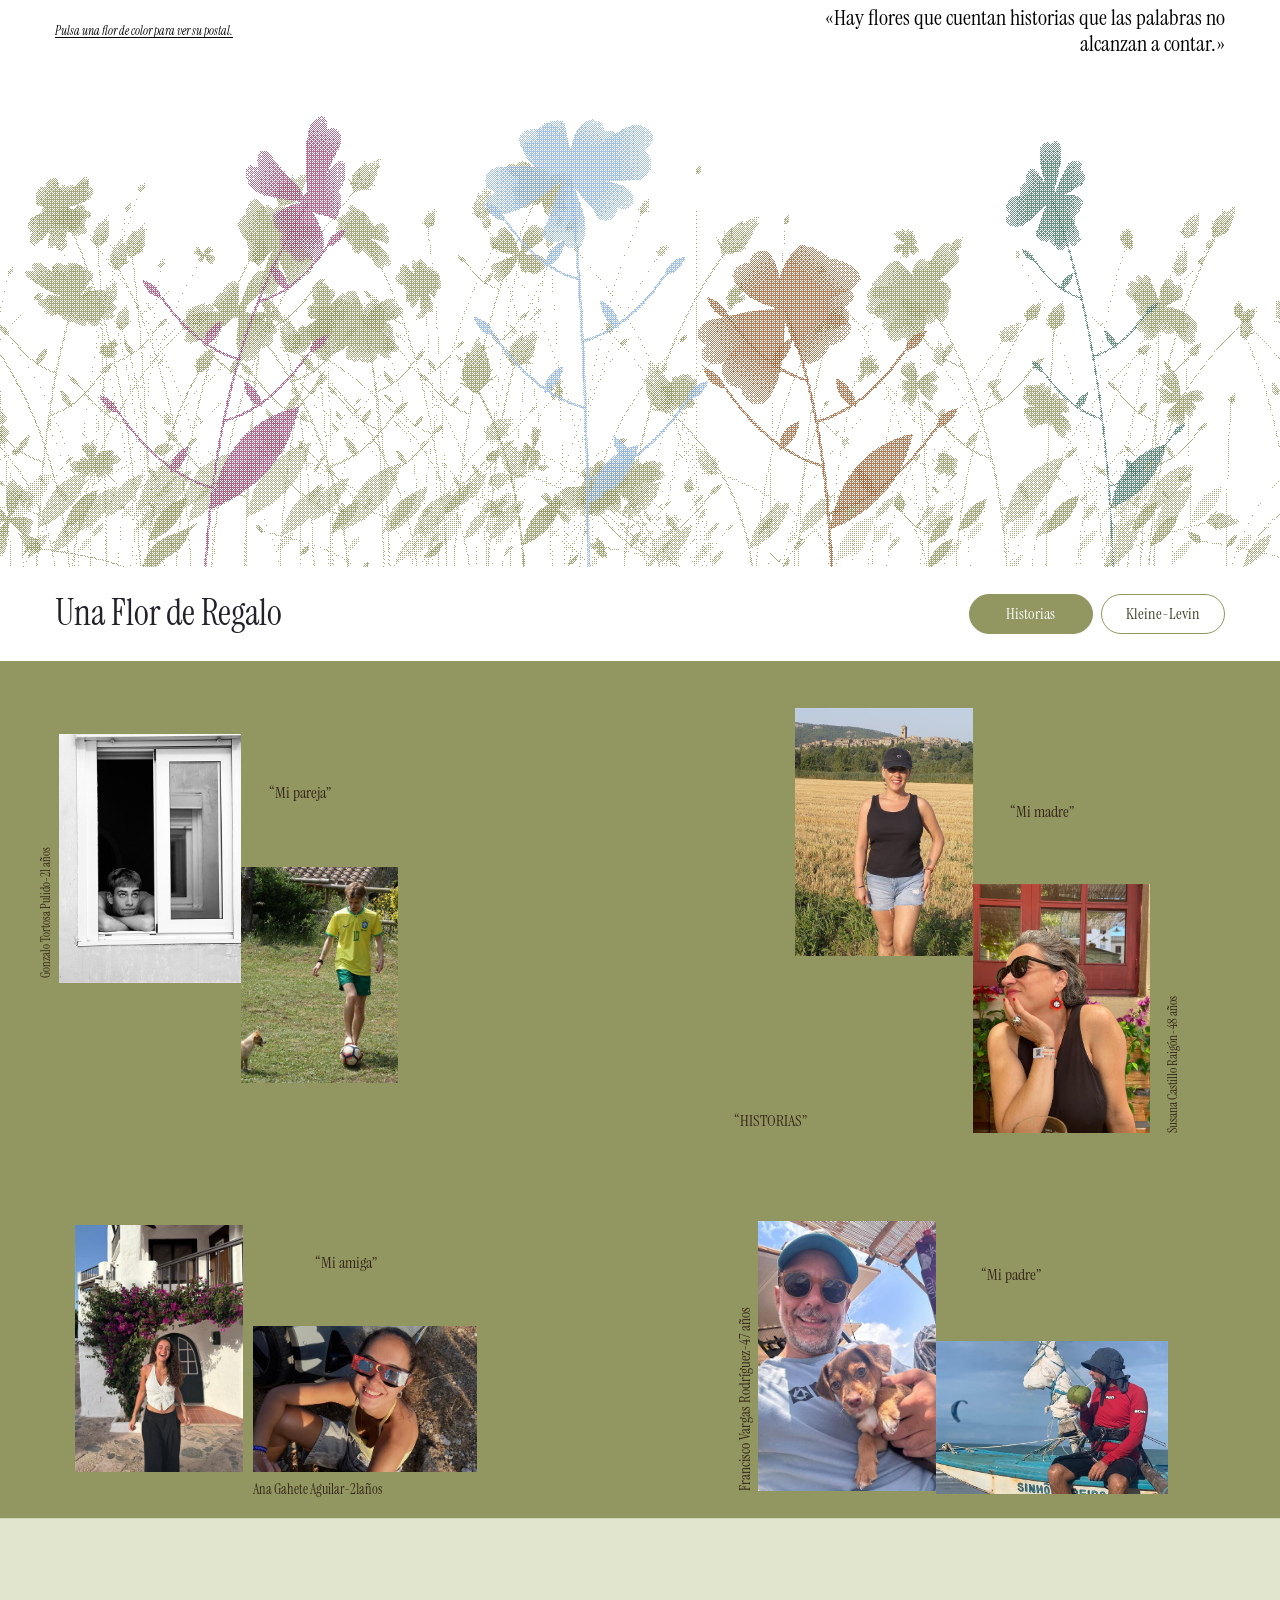
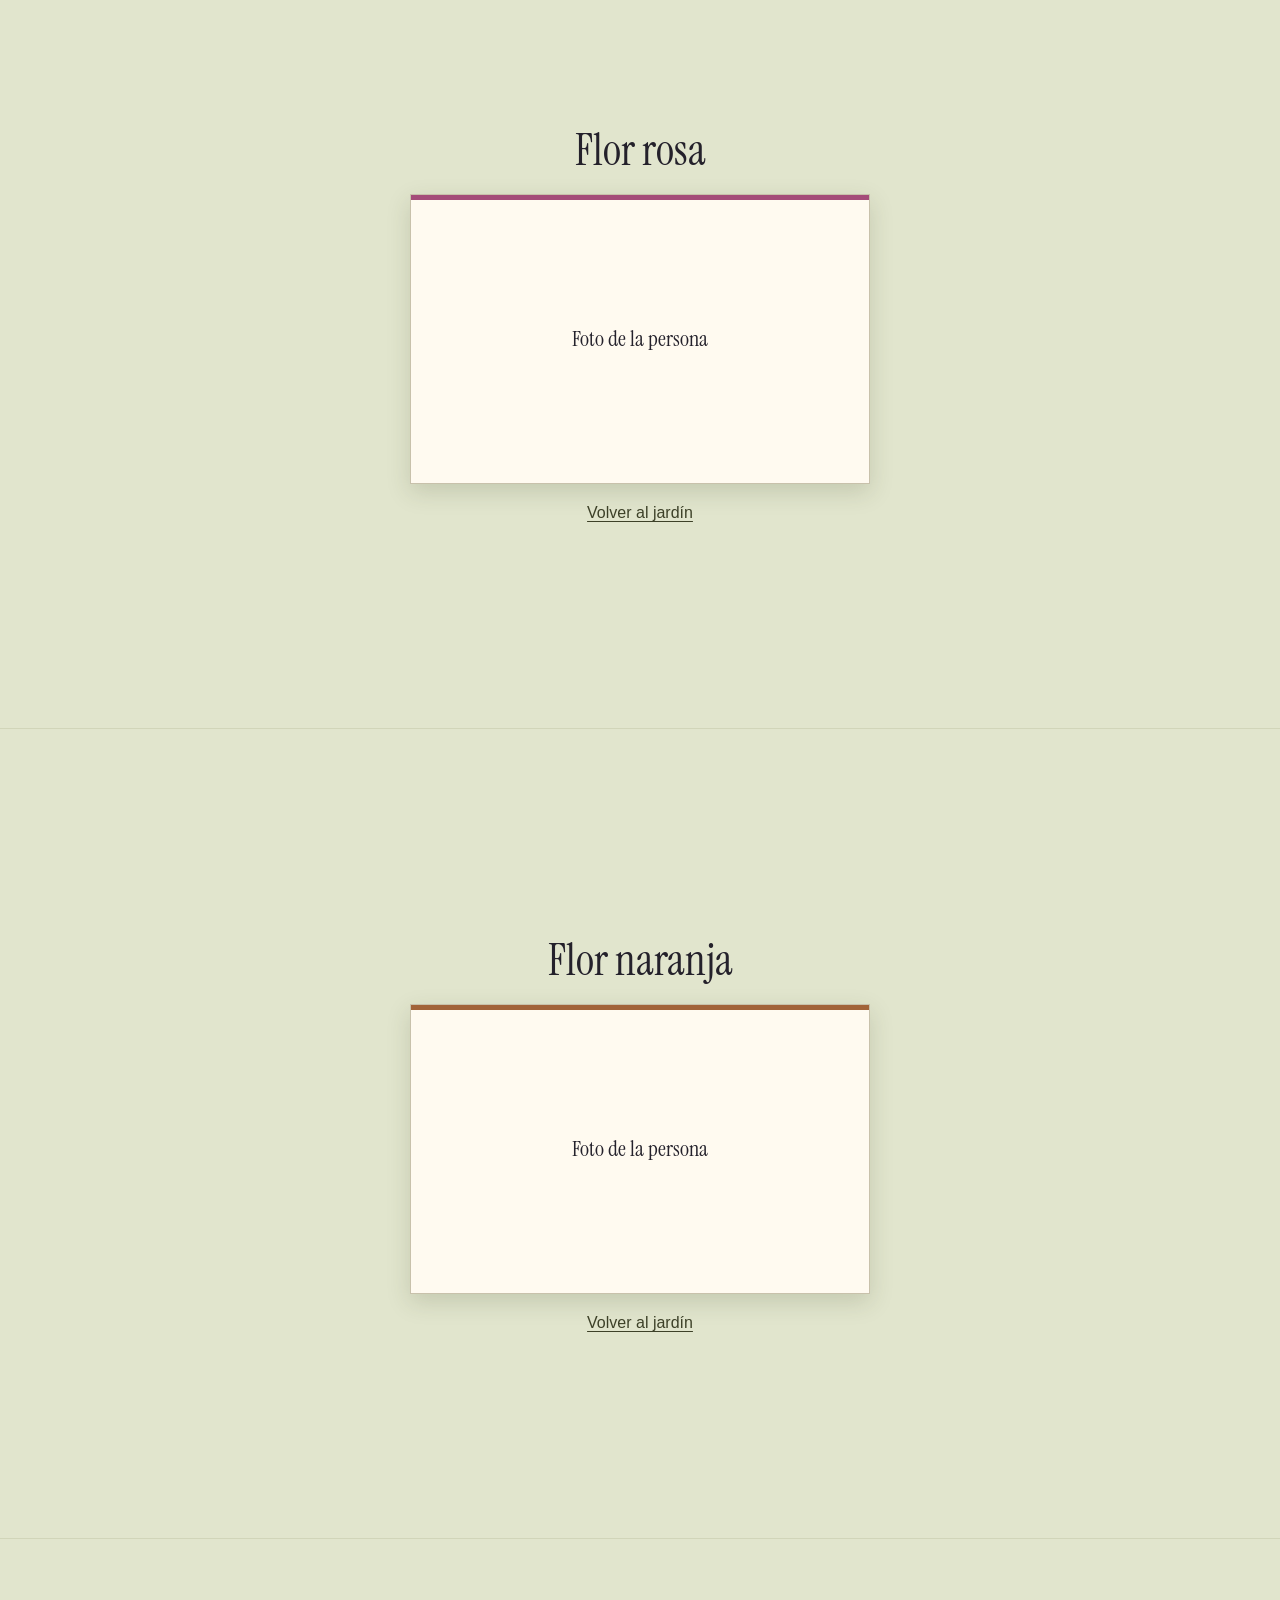
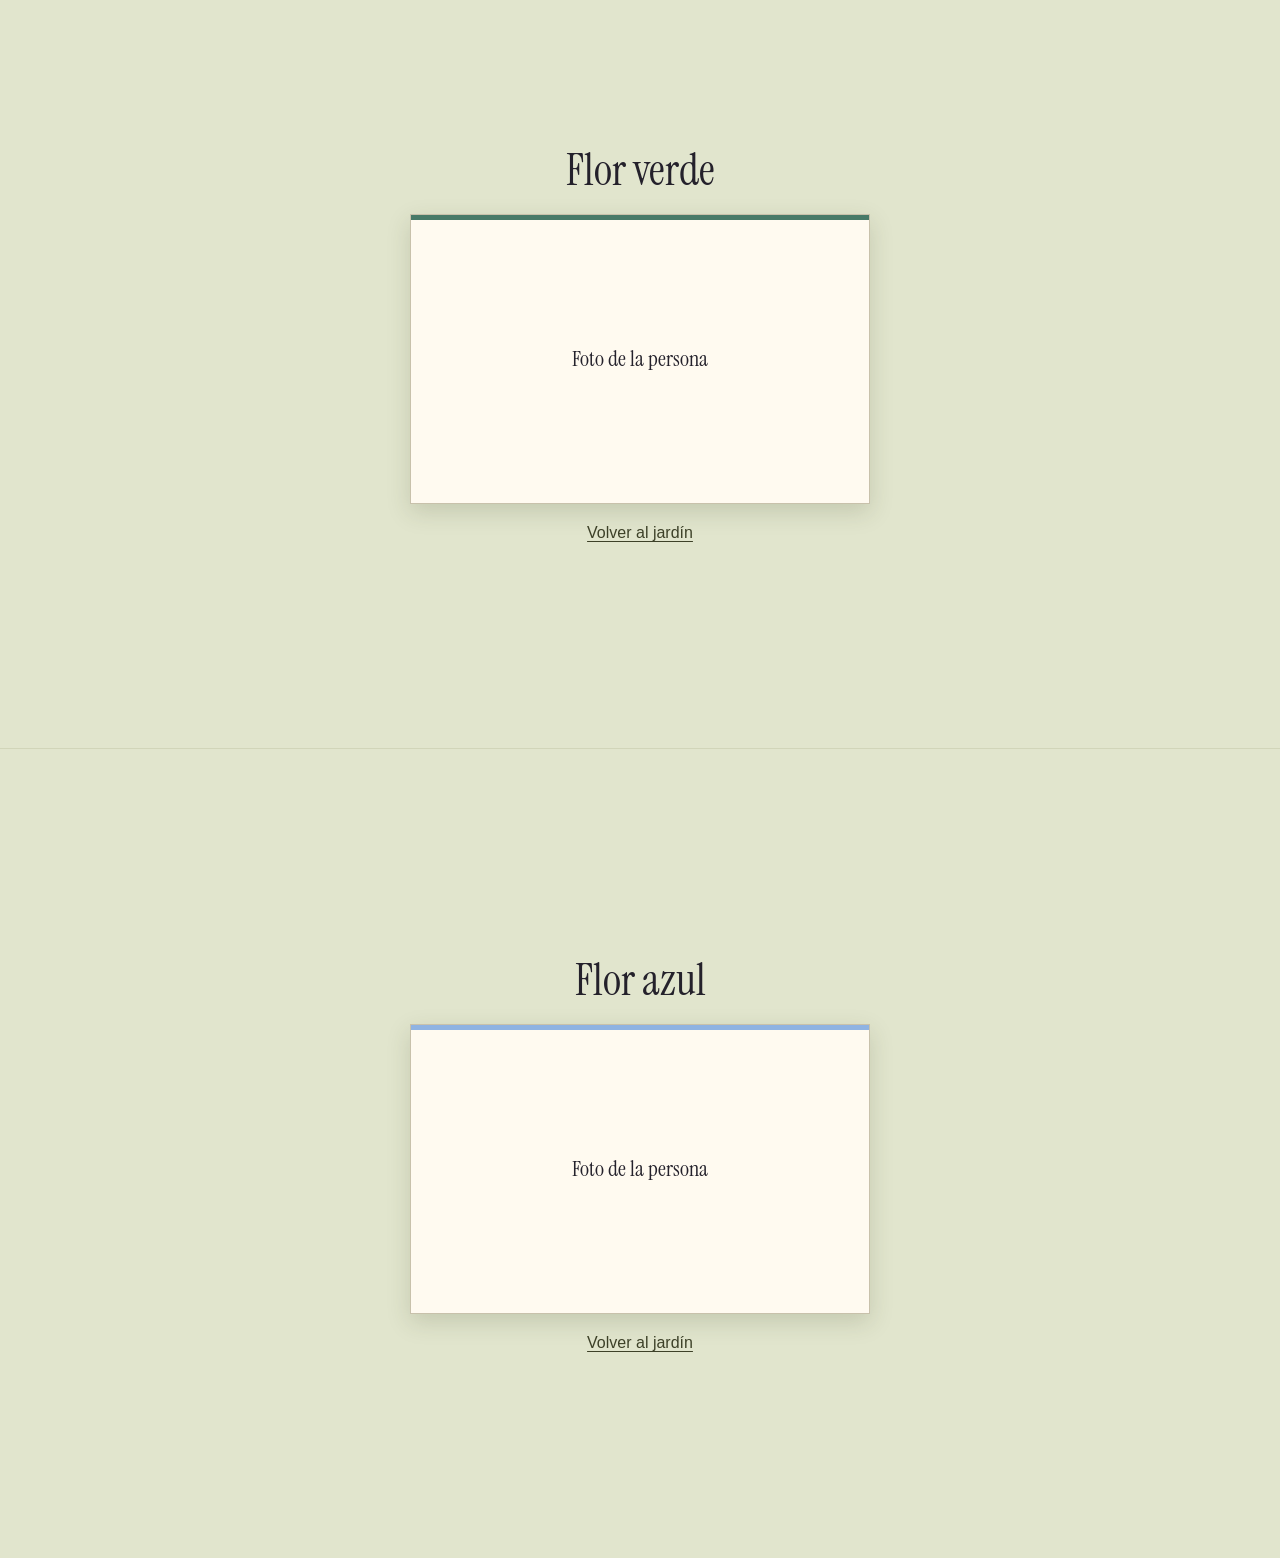
==== index.html @ 3bfbb477 "Incorporar las ocho fotos a Historias" ====
<!DOCTYPE html>
<html lang="es">
<head>
  <meta charset="UTF-8">
  <meta name="viewport" content="width=device-width, initial-scale=1">
  <title>Una Flor de Regalo</title>
  <link rel="stylesheet" href="https://fonts.googleapis.com/css2?family=Instrument+Serif:ital@0;1&amp;display=swap">
  <link rel="stylesheet" href="style.css">
</head>
<body>
  <section id="flores-jardin" class="jardin" aria-label="Jardín interactivo">
    <div class="jardin-cabecera">
      <p class="jardin-guia">Pulsa una flor de color para ver su postal.</p>
      <p class="cita-portada">«Hay flores que cuentan historias que las palabras no alcanzan a contar.»</p>
    </div>
    <div class="jardin-escena">
      <img id="jardin-estatico" src="jardin.png" alt="" width="1080" height="610">
      <canvas id="flores" aria-hidden="true"></canvas>
      <a class="flor-enlace" data-flor-enlace="rosa" href="#postal-rosa" aria-label="Ver la postal de la flor rosa" hidden></a>
      <a class="flor-enlace" data-flor-enlace="naranja" href="#postal-naranja" aria-label="Ver la postal de la flor naranja" hidden></a>
      <a class="flor-enlace" data-flor-enlace="verde" href="#postal-verde" aria-label="Ver la postal de la flor verde" hidden></a>
      <a class="flor-enlace" data-flor-enlace="azul" href="#postal-azul" aria-label="Ver la postal de la flor azul" hidden></a>
    </div>
  </section>
  <header class="portada">
    <h1>Una Flor de Regalo</h1>
    <nav class="portada-navegacion" aria-label="Explorar el proyecto">
      <a class="portada-enlace portada-enlace--flores" href="#historias">Historias</a>
      <a class="portada-enlace" href="#postal-rosa">Kleine-Levin</a>
    </nav>
  </header>
  <main id="historias">
    <section class="historias" aria-labelledby="titulo-historias">
      <div class="historias-composicion">
        <h2 id="titulo-historias">“HISTORIAS”</h2>
        <article class="historia-persona" style="--x: 3.08%; --y: 8.41%; --w: 28.05%; --h: 40.80%; --proporcion: 428 / 417">
          <h3 class="historia-vinculo" style="--x: 64.25%; --y: 14.39%; --w: 32.71%; --h: 5.76%">“Mi pareja”</h3>
          <p class="historia-nombre historia-nombre--vertical" style="--x: 0.00%; --y: 1.44%; --w: 4.67%; --h: 68.59%">Gonzalo Tortosa Pulido-21 años</p>
          <img class="historia-foto" data-foto="pareja-1" src="fotos/historias/pareja-1.jpg" alt="Retrato en blanco y negro en una ventana" loading="lazy" decoding="async" style="--x: 5.61%; --y: 0.24%; --w: 50.70%; --h: 71.22%; --encuadre: 48% 50%">
          <img class="historia-foto" data-foto="pareja-2" src="fotos/historias/pareja-2.jpg" alt="En el jardín, con un balón de fútbol y un perro" loading="lazy" decoding="async" style="--x: 56.31%; --y: 38.37%; --w: 43.69%; --h: 61.63%; --encuadre: 55% 50%">
        </article>
        <article class="historia-persona" style="--x: 62.12%; --y: 5.38%; --w: 30.93%; --h: 49.90%; --proporcion: 472 / 510">
          <h3 class="historia-vinculo" style="--x: 54.66%; --y: 22.16%; --w: 30.72%; --h: 4.71%">“Mi madre”</h3>
          <p class="historia-nombre historia-nombre--vertical" style="--x: 93.43%; --y: 43.53%; --w: 4.66%; --h: 56.08%">Susana Castillo Raigón-48 años</p>
          <img class="historia-foto" data-foto="madre-1" src="fotos/historias/madre-1.jpg" alt="De pie en un campo con el pueblo al fondo" loading="lazy" decoding="async" style="--x: 0.00%; --y: 0.20%; --w: 44.92%; --h: 58.04%; --encuadre: 55% 48%">
          <img class="historia-foto" data-foto="madre-2" src="fotos/historias/madre-2.jpg" alt="Con gafas de sol junto a una ventana roja" loading="lazy" decoding="async" style="--x: 44.92%; --y: 41.37%; --w: 44.70%; --h: 58.24%; --encuadre: 37% 42%">
        </article>
        <article class="historia-persona" style="--x: 5.77%; --y: 65.66%; --w: 31.72%; --h: 32.29%; --proporcion: 484 / 330">
          <h3 class="historia-vinculo" style="--x: 59.71%; --y: 10.30%; --w: 28.93%; --h: 7.27%">“Mi amiga”</h3>
          <p class="historia-nombre" style="--x: 44.01%; --y: 92.73%; --w: 55.17%; --h: 7.27%">Ana Gahete Aguilar-21años</p>
          <img class="historia-foto" data-foto="amiga-1" src="fotos/historias/amiga-1.jpg" alt="Sonriendo delante de una casa con buganvillas" loading="lazy" decoding="async" style="--x: 0.21%; --y: 0.30%; --w: 41.32%; --h: 89.39%; --encuadre: 50% 68%">
          <img class="historia-foto" data-foto="amiga-2" src="fotos/historias/amiga-2.jpg" alt="Con gafas de eclipse, sentada al sol" loading="lazy" decoding="async" style="--x: 44.01%; --y: 36.67%; --w: 55.17%; --h: 53.03%; --encuadre: 57% 44%">
        </article>
        <article class="historia-persona" style="--x: 57.60%; --y: 65.36%; --w: 33.68%; --h: 32.19%; --proporcion: 514 / 329">
          <h3 class="historia-vinculo" style="--x: 56.81%; --y: 16.11%; --w: 27.43%; --h: 7.29%">“Mi padre”</h3>
          <p class="historia-nombre historia-nombre--vertical" style="--x: 0.00%; --y: 0.00%; --w: 3.89%; --h: 97.87%">Francisco Vargas Rodríguez-47 años</p>
          <img class="historia-foto" data-foto="padre-1" src="fotos/historias/padre-1.jpg" alt="Sosteniendo a un cachorro" loading="lazy" decoding="async" style="--x: 4.86%; --y: 0.00%; --w: 41.25%; --h: 97.87%; --encuadre: 45% 50%">
          <img class="historia-foto" data-foto="padre-2" src="fotos/historias/padre-2.jpg" alt="Sentado en una barca con un coco" loading="lazy" decoding="async" style="--x: 46.11%; --y: 43.47%; --w: 53.89%; --h: 55.62%; --encuadre: 61% 24%">
        </article>
      </div>
    </section>
    <section class="dedicatoria" id="postal-rosa" aria-labelledby="titulo-rosa" style="--flor-color: #a44c79">
      <h2 id="titulo-rosa">Flor rosa</h2>
      <button type="button" class="postal-giro" data-postal-giro aria-pressed="false" aria-label="Voltear la postal" aria-describedby="foto-rosa">
        <span class="postal-giro-interior">
          <span class="postal-cara postal-anverso" id="foto-rosa">Foto de la persona</span>
          <span class="postal-cara postal-reverso" id="dedicatoria-rosa" aria-hidden="true">Dedicatoria pendiente</span>
        </span>
      </button>
      <a class="dedicatoria-volver" href="#flores-jardin">Volver al jardín</a>
    </section>
    <section class="dedicatoria" id="postal-naranja" aria-labelledby="titulo-naranja" style="--flor-color: #a16339">
      <h2 id="titulo-naranja">Flor naranja</h2>
      <button type="button" class="postal-giro" data-postal-giro aria-pressed="false" aria-label="Voltear la postal" aria-describedby="foto-naranja">
        <span class="postal-giro-interior">
          <span class="postal-cara postal-anverso" id="foto-naranja">Foto de la persona</span>
          <span class="postal-cara postal-reverso" id="dedicatoria-naranja" aria-hidden="true">Dedicatoria pendiente</span>
        </span>
      </button>
      <a class="dedicatoria-volver" href="#flores-jardin">Volver al jardín</a>
    </section>
    <section class="dedicatoria" id="postal-verde" aria-labelledby="titulo-verde" style="--flor-color: #487a68">
      <h2 id="titulo-verde">Flor verde</h2>
      <button type="button" class="postal-giro" data-postal-giro aria-pressed="false" aria-label="Voltear la postal" aria-describedby="foto-verde">
        <span class="postal-giro-interior">
          <span class="postal-cara postal-anverso" id="foto-verde">Foto de la persona</span>
          <span class="postal-cara postal-reverso" id="dedicatoria-verde" aria-hidden="true">Dedicatoria pendiente</span>
        </span>
      </button>
      <a class="dedicatoria-volver" href="#flores-jardin">Volver al jardín</a>
    </section>
    <section class="dedicatoria" id="postal-azul" aria-labelledby="titulo-azul" style="--flor-color: #8fb3e2">
      <h2 id="titulo-azul">Flor azul</h2>
      <button type="button" class="postal-giro" data-postal-giro aria-pressed="false" aria-label="Voltear la postal" aria-describedby="foto-azul">
        <span class="postal-giro-interior">
          <span class="postal-cara postal-anverso" id="foto-azul">Foto de la persona</span>
          <span class="postal-cara postal-reverso" id="dedicatoria-azul" aria-hidden="true">Dedicatoria pendiente</span>
        </span>
      </button>
      <a class="dedicatoria-volver" href="#flores-jardin">Volver al jardín</a>
    </section>
  </main>

  <!-- El JavaScript va al final, cuando la página ya está cargada -->
  <script src="script.js"></script>
</body>
</html>
---- style.css ----
html {
  background: #f6f6f0;
}

body {
  --alto-marco: min(100svh, 1024px);
  max-width: 1440px;
  margin: 0 auto;
  font-family: sans-serif;
  background-color: rgb(255, 249, 221);
}

.portada {
  display: flex;
  flex-wrap: wrap;
  align-items: baseline;
  justify-content: space-between;
  gap: 12px 32px;
  background: white;
  padding: clamp(18px, 3vh, 34px) clamp(22px, 4.3vw, 72px);
}

.portada h1 {
  margin: 0;
  color: #24212b;
  font-family: "Instrument Serif", "Bodoni 72", "Bodoni MT", Georgia, serif;
  font-size: 36px;
  font-weight: 400;
  line-height: 1.06;
}

.portada-navegacion {
  display: flex;
  flex-wrap: wrap;
  gap: 8px;
  align-self: flex-end;
  justify-content: flex-end;
}

.portada-enlace {
  box-sizing: border-box;
  display: inline-flex;
  min-width: 124px;
  min-height: 40px;
  align-items: center;
  justify-content: center;
  padding: 7px 16px;
  border: 1px solid #929661;
  border-radius: 999px;
  color: #3d4128;
  font-family: "Instrument Serif", Georgia, serif;
  font-size: 16px;
  line-height: 1.2;
  text-decoration: none;
}

.portada-enlace--flores {
  background-color: #929661;
  color: #fff;
}

.portada-enlace:hover {
  text-decoration: underline;
  text-underline-offset: 3px;
}

.portada-enlace:focus-visible {
  outline: 2px solid #3d4128;
  outline-offset: 3px;
}

@media (max-width: 540px) {
  .portada {
    flex-direction: column;
    align-items: flex-start;
  }
}


.jardin {
  display: grid;
  grid-template-rows: auto minmax(0, 1fr);
  height: calc(var(--alto-marco) * .63);
  background: white;
}

.jardin-cabecera {
  display: flex;
  flex-wrap: wrap;
  align-items: center;
  justify-content: space-between;
  gap: 3px 20px;
  padding: 5px clamp(16px, 4.3vw, 72px);
}

.jardin-guia,
.cita-portada {
  margin: 0;
  color: #000;
  font: 400 clamp(13px, 1.5vw, 16px)/1.2 "Instrument Serif", Georgia, serif;
}

.jardin-guia {
  font-size: 12px;
  font-style: italic;
  text-decoration: underline;
  text-underline-offset: 2px;
}

.cita-portada {
  font-size: clamp(16px, 1.8vw, 22px);
  max-width: 42ch;
  margin-left: auto;
  text-align: right;
}

.jardin-escena {
  position: relative;
  min-height: 0;
  overflow: hidden;
}

#flores {
  display: block;
  width: 100%;
  height: 100%;
}

#jardin-estatico {
  position: absolute;
  inset: 0 0 auto;
  display: block;
  width: 100%;
  height: 100%;
  object-fit: fill;
}

#jardin-estatico[hidden] {
  display: none;
}
#flores,
#jardin-estatico {
  image-rendering: pixelated;
}

.flor-enlace {
  position: absolute;
  z-index: 2;
  border-radius: 50%;
  transform: translate(-50%, -50%);
}

.flor-enlace:focus-visible,
.postal-giro:focus-visible {
  outline: 2px solid #3d4128;
  outline-offset: 4px;
}

.dedicatoria {
  display: grid;
  align-content: center;
  justify-items: center;
  gap: 20px;
  box-sizing: border-box;
  min-height: calc(var(--alto-marco) * .90);
  padding: 40px 20px;
  background: #e1e5cd;
  border-top: 1px solid #d1d5b9;
}

.dedicatoria h2 {
  margin: 0;
  color: #24212b;
  font: 400 clamp(28px, 5vw, 44px)/1.1 "Instrument Serif", Georgia, serif;
}

.postal-giro {
  cursor: pointer;
  width: min(100%, 460px);
  padding: 0;
  border: 0;
  background: transparent;
  perspective: 1000px;
  color: #24212b;
  font: 400 22px/1.3 "Instrument Serif", Georgia, serif;
}

.postal-giro-interior {
  display: grid;
  min-height: clamp(180px, 40vw, 290px);
  transition: transform 620ms ease;
  transform-style: preserve-3d;
}

.postal-giro[aria-pressed="true"] .postal-giro-interior {
  transform: rotateY(180deg);
}

.postal-cara {
  display: grid;
  grid-area: 1 / 1;
  place-items: center;
  padding: 24px;
  border: 1px solid #c8c1ab;
  background: #fffaf0;
  box-shadow: 0 8px 22px #3a40252b;
  backface-visibility: hidden;
}

.postal-anverso {
  box-shadow: inset 0 5px var(--flor-color), 0 8px 22px #3a40252b;
}

.postal-reverso {
  transform: rotateY(180deg);
}

.dedicatoria-volver {
  color: #3d4128;
  text-underline-offset: 3px;
}

@media (prefers-reduced-motion: no-preference) {
  html {
    scroll-behavior: smooth;
  }
}

@media (prefers-reduced-motion: reduce) {
  .postal-giro-interior {
    transition: none;
  }
}

.historias {
  background: #929661;
  color: #352617;
  font: 400 clamp(12px, 1.25vw, 18px)/1.2 "Instrument Serif", Georgia, serif;
}

.historias-composicion {
  position: relative;
  aspect-ratio: 1526 / 1022;
}

.historias-composicion h2 {
  position: absolute;
  top: 52.5%;
  left: 57.4%;
  z-index: 1;
  margin: 0;
  font: inherit;
}

.historia-persona,
.historia-vinculo,
.historia-nombre,
.historia-foto {
  position: absolute;
  top: var(--y);
  left: var(--x);
  margin: 0;
}

.historia-persona,
.historia-foto {
  width: var(--w);
  height: var(--h);
}

.historia-persona {
  container-type: inline-size;
}

.historia-vinculo,
.historia-nombre {
  font: inherit;
  white-space: nowrap;
}

.historia-nombre {
  inline-size: var(--w);
  font-size: min(3.4cqw, 18px);
  overflow: hidden;
  text-overflow: ellipsis;
}

.historia-nombre--vertical {
  width: var(--w);
  height: var(--h);
  writing-mode: vertical-rl;
  inline-size: var(--h);
  transform: rotate(180deg);
}

.historia-foto {
  background-color: #e1e5cd;
  display: block;
  object-fit: cover;
  object-position: var(--encuadre, center);
  transition: transform 220ms ease;
}

@media (hover: hover) {
  .historia-foto:hover {
    z-index: 2;
    transform: scale(1.055);
  }
}

@media (max-width: 660px) {
  .historias {
    font-size: clamp(11px, 3.25vw, 16px);
  }

  .historias-composicion {
    display: grid;
    gap: 26px;
    padding: 26px 17px;
    aspect-ratio: auto;
  }

  .historias-composicion h2 {
    position: static;
    justify-self: center;
  }

  .historia-persona {
    position: relative;
    inset: auto;
    width: min(100%, 440px);
    height: auto;
    justify-self: center;
    aspect-ratio: var(--proporcion);
  }
}

@media (prefers-reduced-motion: reduce) {
  .historia-foto {
    transition: none;
  }
}
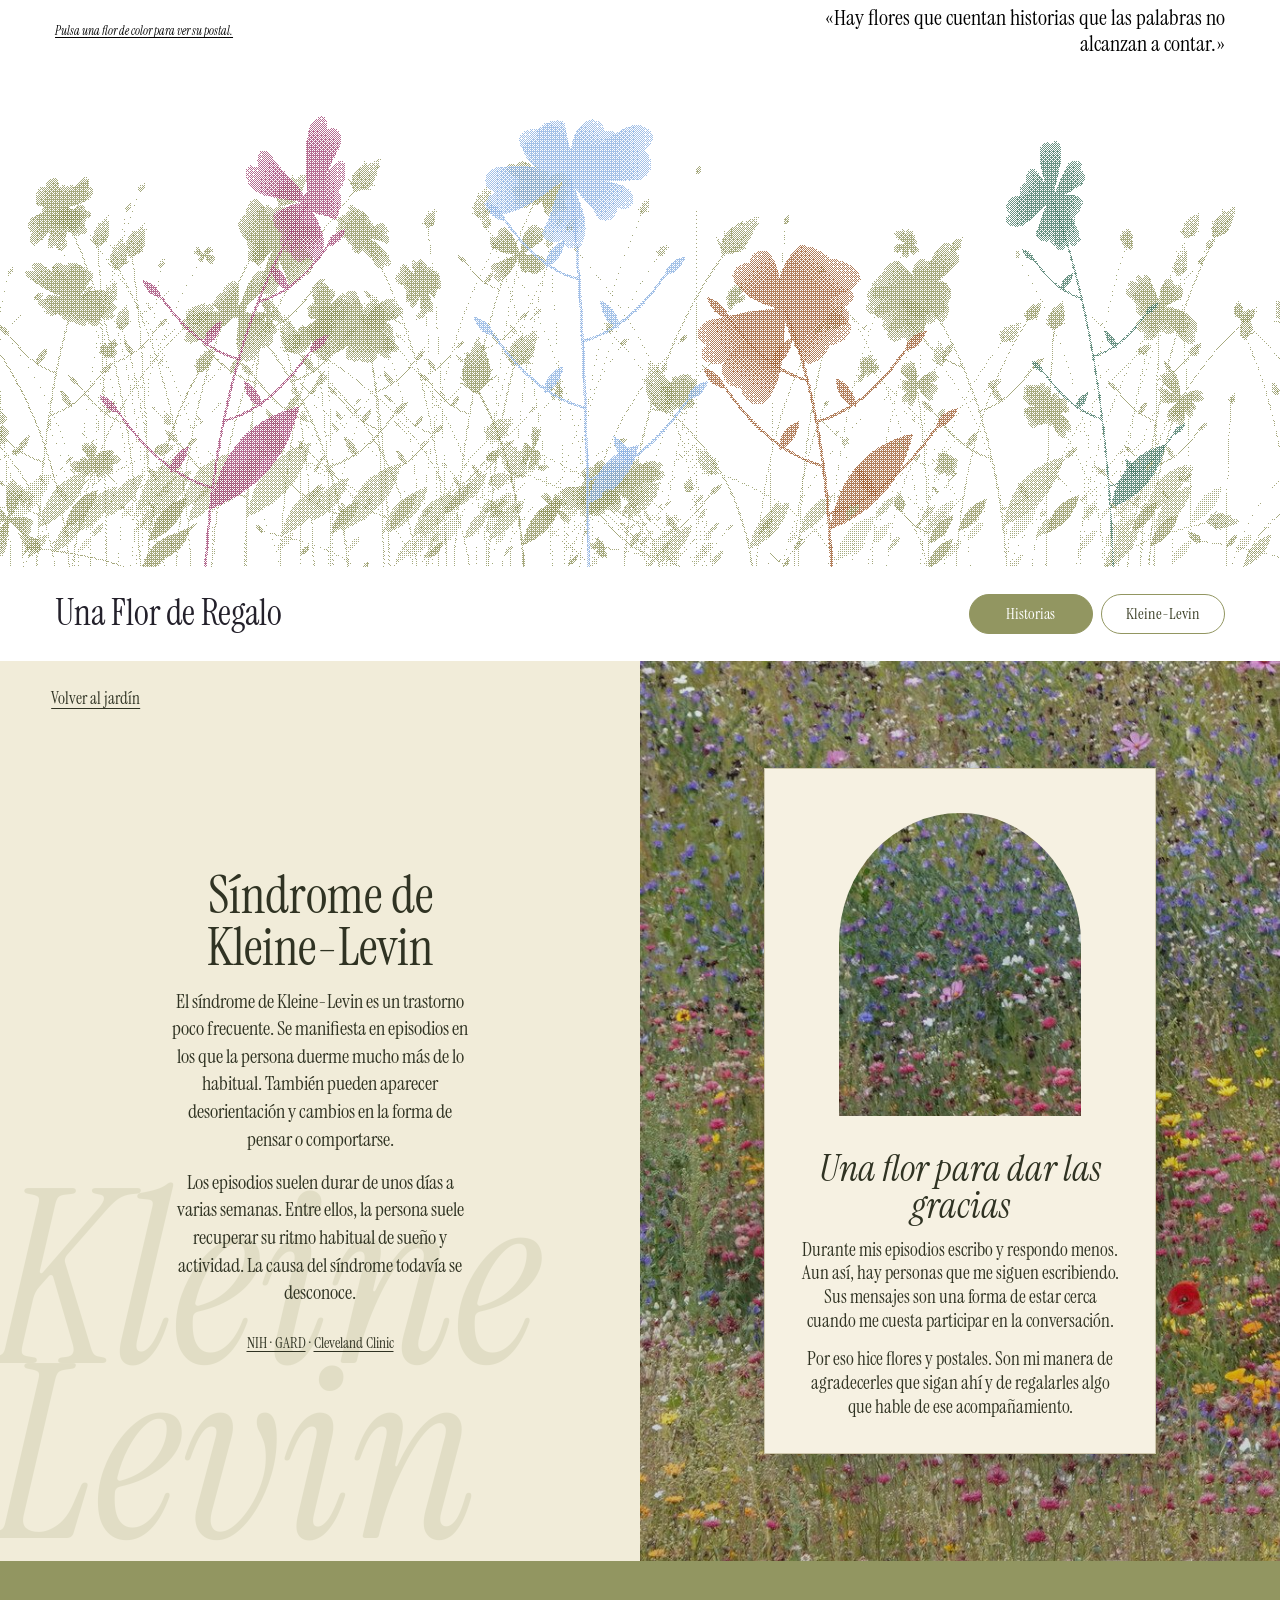
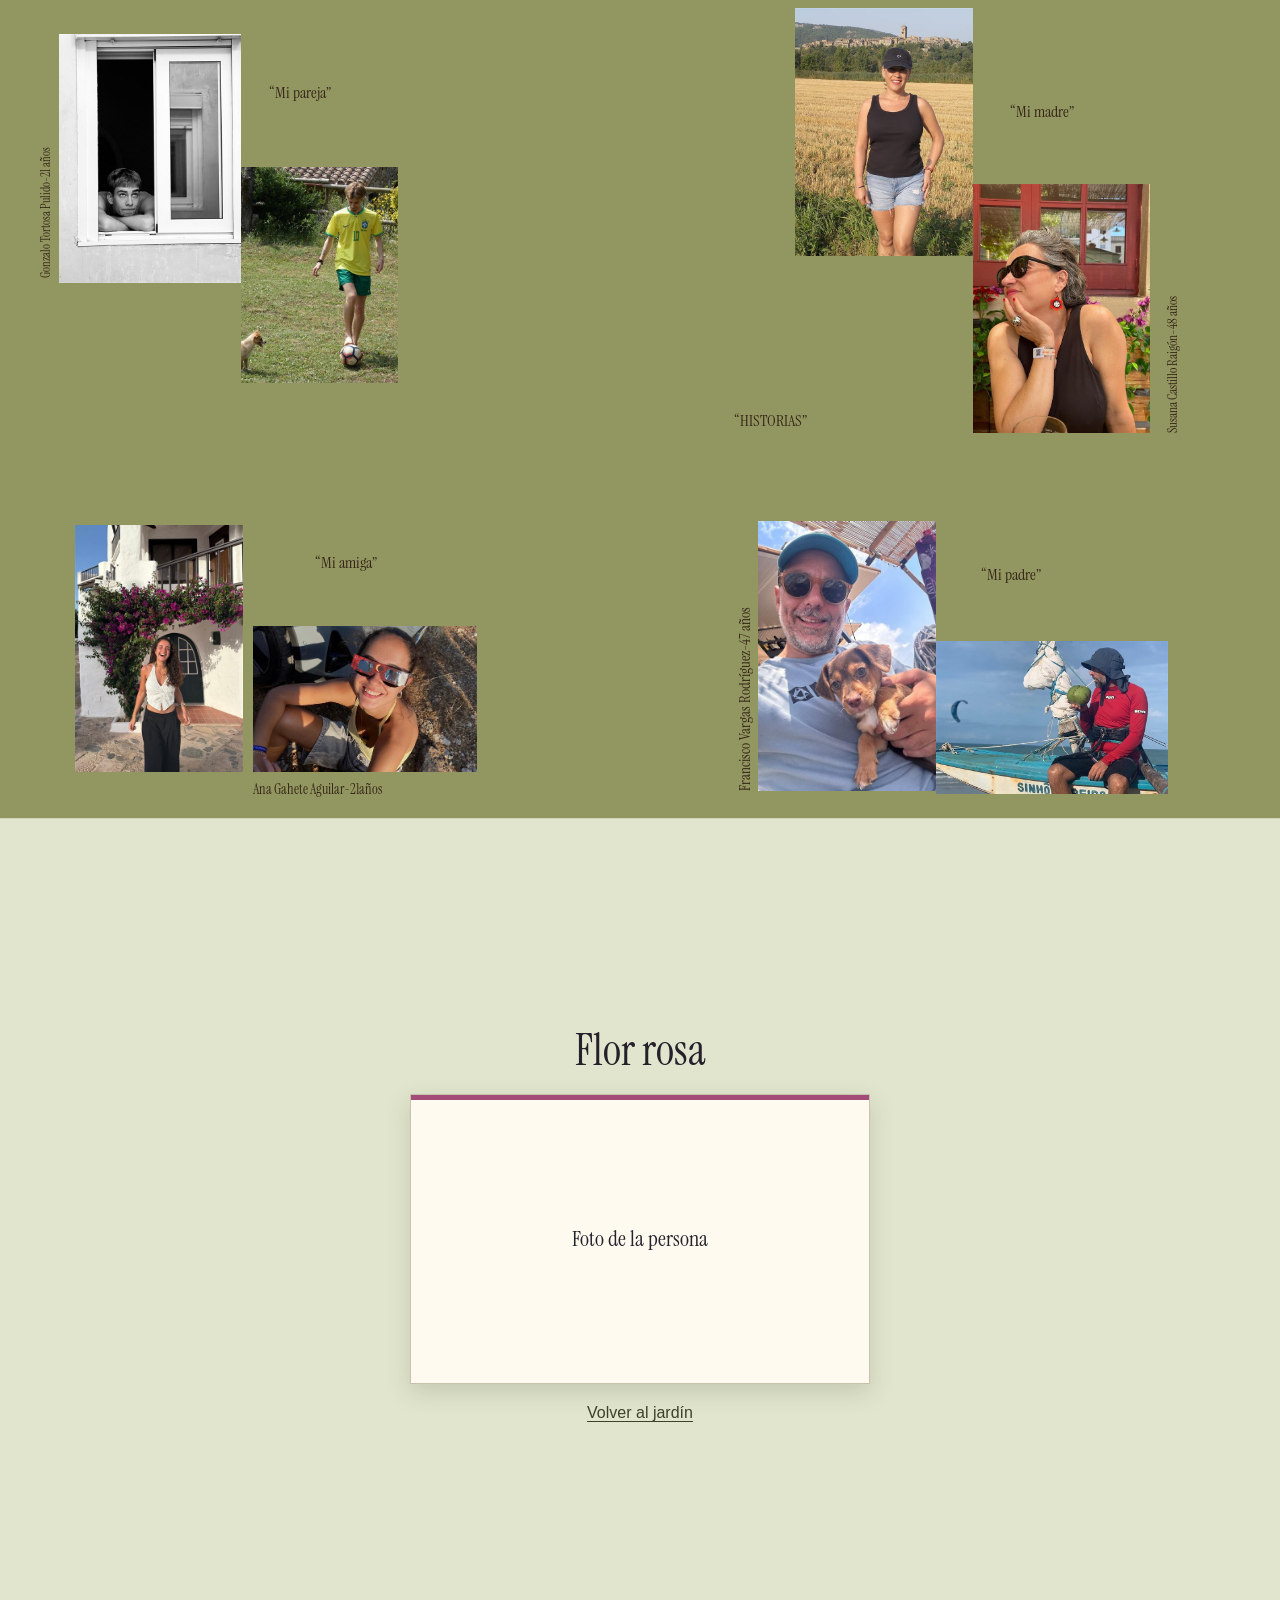
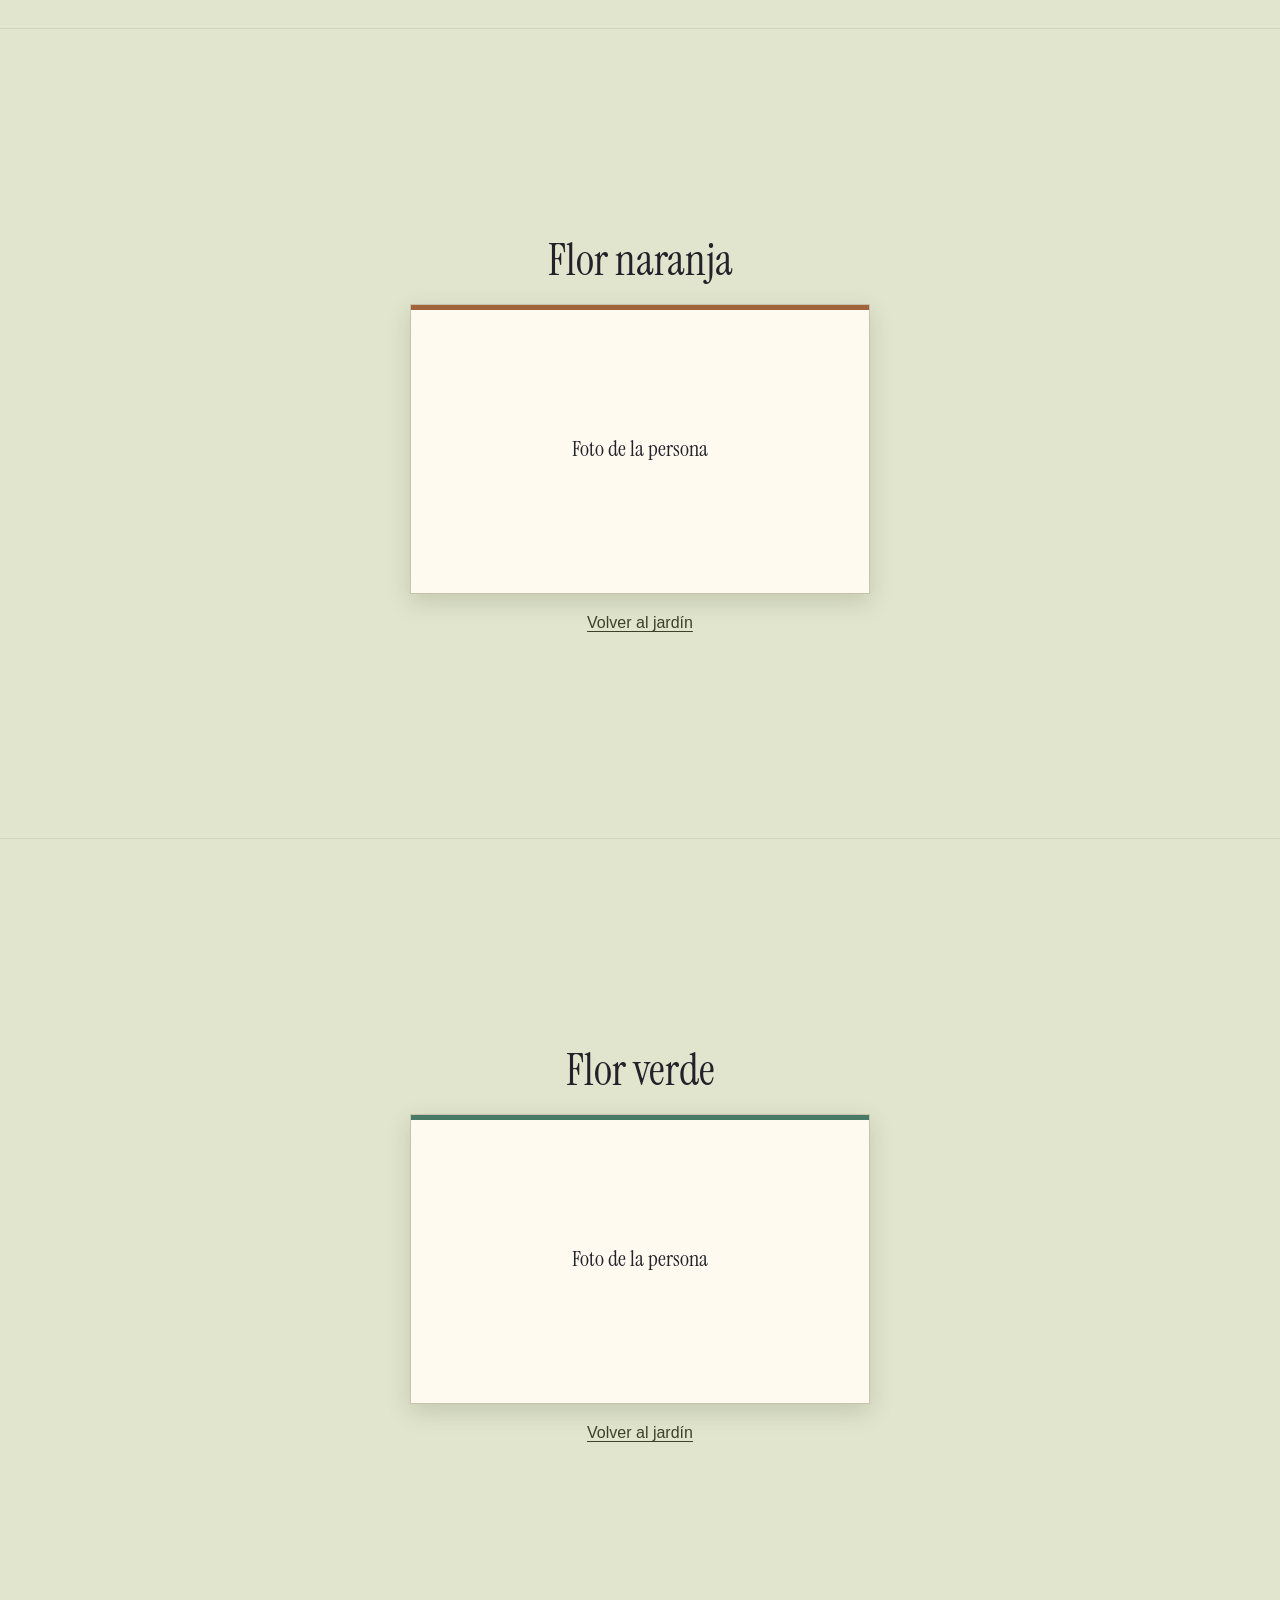
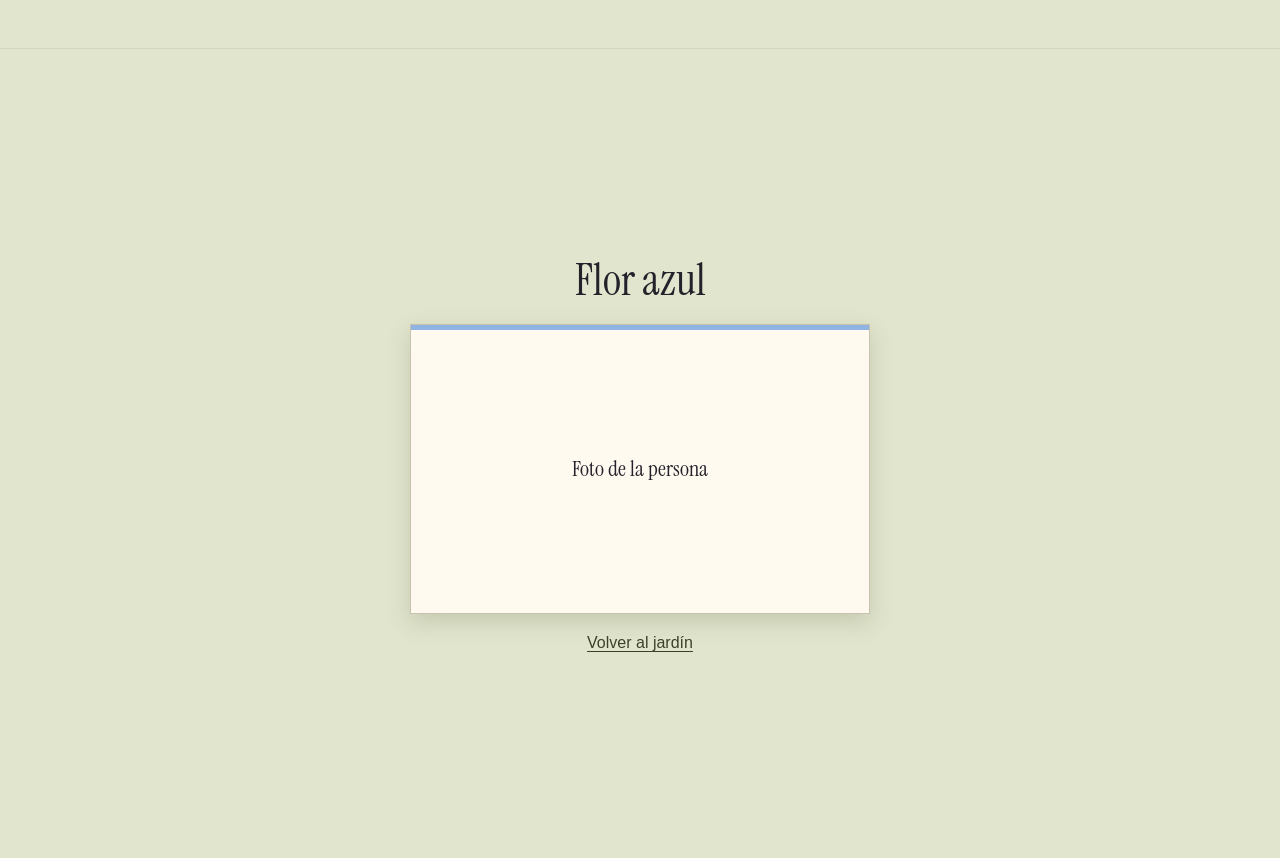
==== commit 4ca37aa0: "Integrar Kleine-Levin en la portada y usar el prado original" ====
--- a/index.html
+++ b/index.html
@@ -26,9 +26,37 @@
     <h1>Una Flor de Regalo</h1>
     <nav class="portada-navegacion" aria-label="Explorar el proyecto">
       <a class="portada-enlace portada-enlace--flores" href="#historias">Historias</a>
-      <a class="portada-enlace" href="#postal-rosa">Kleine-Levin</a>
+      <a class="portada-enlace" href="#kleine-levin">Kleine-Levin</a>
     </nav>
   </header>
+  <section id="kleine-levin" class="klein-pliego" aria-label="Síndrome de Kleine-Levin" style="--klein-jardin: url('fotos/prado-kleine-levin.jpg')">
+    <section class="klein-explicacion" aria-labelledby="klein-titulo">
+      <div class="klein-marca" aria-hidden="true">Kleine<br>Levin</div>
+      <a class="klein-volver" href="#flores-jardin">Volver al jardín</a>
+      <div class="klein-texto">
+        <h2 id="klein-titulo">Síndrome de Kleine-Levin</h2>
+        <p>El síndrome de Kleine-Levin es un trastorno poco frecuente. Se manifiesta en episodios en los que la persona duerme mucho más de lo habitual. También pueden aparecer desorientación y cambios en la forma de pensar o comportarse.</p>
+        <p>Los episodios suelen durar de unos días a varias semanas. Entre ellos, la persona suele recuperar su ritmo habitual de sueño y actividad. La causa del síndrome todavía se desconoce.</p>
+        <div class="klein-fuentes">
+          <a href="https://rarediseases.info.nih.gov/diseases/3117/kleine-levin-syndrome/">NIH · GARD</a>
+          <span aria-hidden="true"> · </span>
+          <a href="https://my.clevelandclinic.org/health/diseases/23484-kleine-levin-syndrome">Cleveland Clinic</a>
+        </div>
+      </div>
+    </section>
+    <section class="klein-relato" aria-labelledby="klein-personal">
+      <div class="klein-postal">
+        <div class="klein-marco" role="img" aria-label="Prado de flores visto a través de una ventana en arco">
+          <div class="klein-ventana"></div>
+        </div>
+        <div class="klein-gracias">
+          <h2 id="klein-personal">Una flor para dar las gracias</h2>
+          <p>Durante mis episodios escribo y respondo menos. Aun así, hay personas que me siguen escribiendo. Sus mensajes son una forma de estar cerca cuando me cuesta participar en la conversación.</p>
+          <p>Por eso hice flores y postales. Son mi manera de agradecerles que sigan ahí y de regalarles algo que hable de ese acompañamiento.</p>
+        </div>
+      </div>
+    </section>
+  </section>
   <main id="historias">
     <section class="historias" aria-labelledby="titulo-historias">
       <div class="historias-composicion">
--- a/style.css
+++ b/style.css
@@ -340,3 +340,137 @@
     transition: none;
   }
 }
+
+.klein-pliego {
+  background: #f1ecd9;
+  color: #303323;
+  display: grid;
+  grid-template-columns: repeat(2, minmax(0, 1fr));
+  min-height: min(100svh, 1024px);
+  font-family: "Instrument Serif", Georgia, serif;
+}
+
+.klein-explicacion,
+.klein-relato {
+  position: relative;
+  display: grid;
+  align-items: center;
+  justify-items: center;
+  isolation: isolate;
+  box-sizing: border-box;
+  padding: clamp(74px, 9vw, 140px) clamp(24px, 5vw, 80px);
+}
+
+.klein-explicacion {
+  overflow: hidden;
+}
+
+.klein-volver {
+  position: absolute;
+  top: 26px;
+  left: clamp(24px, 4vw, 54px);
+  color: inherit;
+  text-underline-offset: 4px;
+  font-size: 17px;
+}
+
+.klein-marca {
+  position: absolute;
+  z-index: -1;
+  inset: auto -3% 2% -1%;
+  color: #929661;
+  opacity: .16;
+  font-size: clamp(118px, 19vw, 285px);
+  font-style: italic;
+  line-height: .72;
+  pointer-events: none;
+}
+
+.klein-texto {
+  width: min(100%, 33ch);
+  margin-inline: auto;
+  font-size: clamp(18px, 1.6vw, 23px);
+  line-height: 1.35;
+  text-align: center;
+}
+
+.klein-texto h2,
+.klein-gracias h2 {
+  margin: 0 0 14px;
+  font-weight: 400;
+  line-height: 1;
+}
+
+.klein-texto h2 {
+  font-size: clamp(38px, 4.1vw, 63px);
+}
+
+.klein-texto p,
+.klein-gracias p {
+  margin: 0 0 .75em;
+}
+
+.klein-fuentes {
+  margin-top: 1.75em;
+  font-size: 15px;
+}
+
+.klein-fuentes a {
+  color: inherit;
+  text-underline-offset: 3px;
+}
+
+.klein-relato {
+  padding-block: clamp(30px, 5vw, 72px);
+  background: #555942;
+  background-image: linear-gradient(#1d261d20, #1d261d35), var(--klein-jardin);
+  background-position: center;
+  background-size: cover;
+}
+
+.klein-postal {
+  width: min(100%, 390px);
+  border: 1px solid #cec7ac;
+  box-shadow: 0 12px 35px #1d261d35;
+}
+
+.klein-marco {
+  display: grid;
+  justify-items: center;
+  overflow: hidden;
+  padding-top: clamp(18px, 4vw, 44px);
+}
+
+.klein-ventana {
+  width: 62%;
+  aspect-ratio: 4 / 5;
+  border-radius: 50% 50% 0 0 / 43% 43% 0 0;
+  box-shadow: 0 0 0 600px #f6f1e2;
+}
+
+.klein-gracias {
+  padding: clamp(16px, 3vw, 34px);
+  background: #f6f1e2;
+  font-size: clamp(17px, 1.5vw, 20px);
+  line-height: 1.24;
+  text-align: center;
+}
+
+.klein-gracias h2 {
+  font-size: clamp(28px, 3vw, 37px);
+  font-style: italic;
+}
+
+.klein-gracias p:last-child {
+  margin-bottom: 0;
+}
+
+@media (max-width: 750px) {
+  .klein-pliego {
+    grid-template-columns: 1fr;
+  }
+
+  .klein-explicacion {
+    padding-block: 85px 55px;
+  }
+}
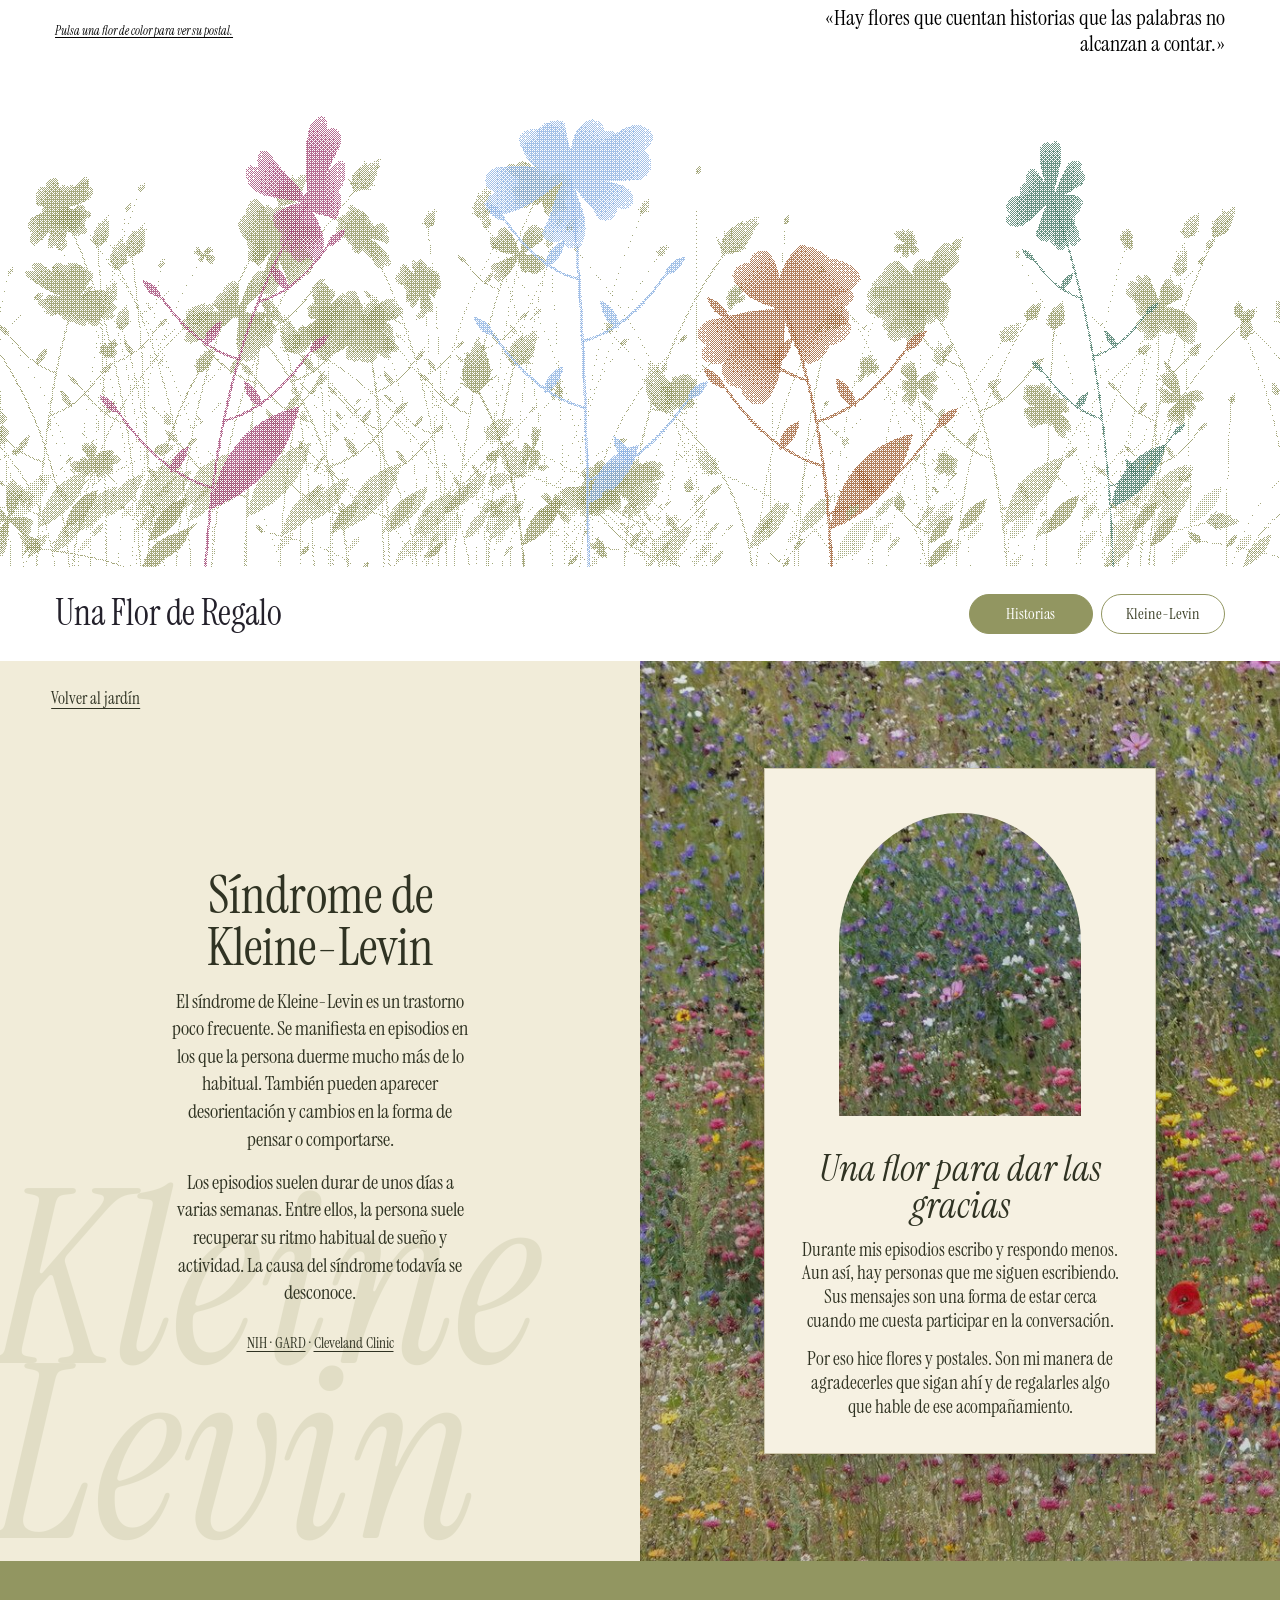
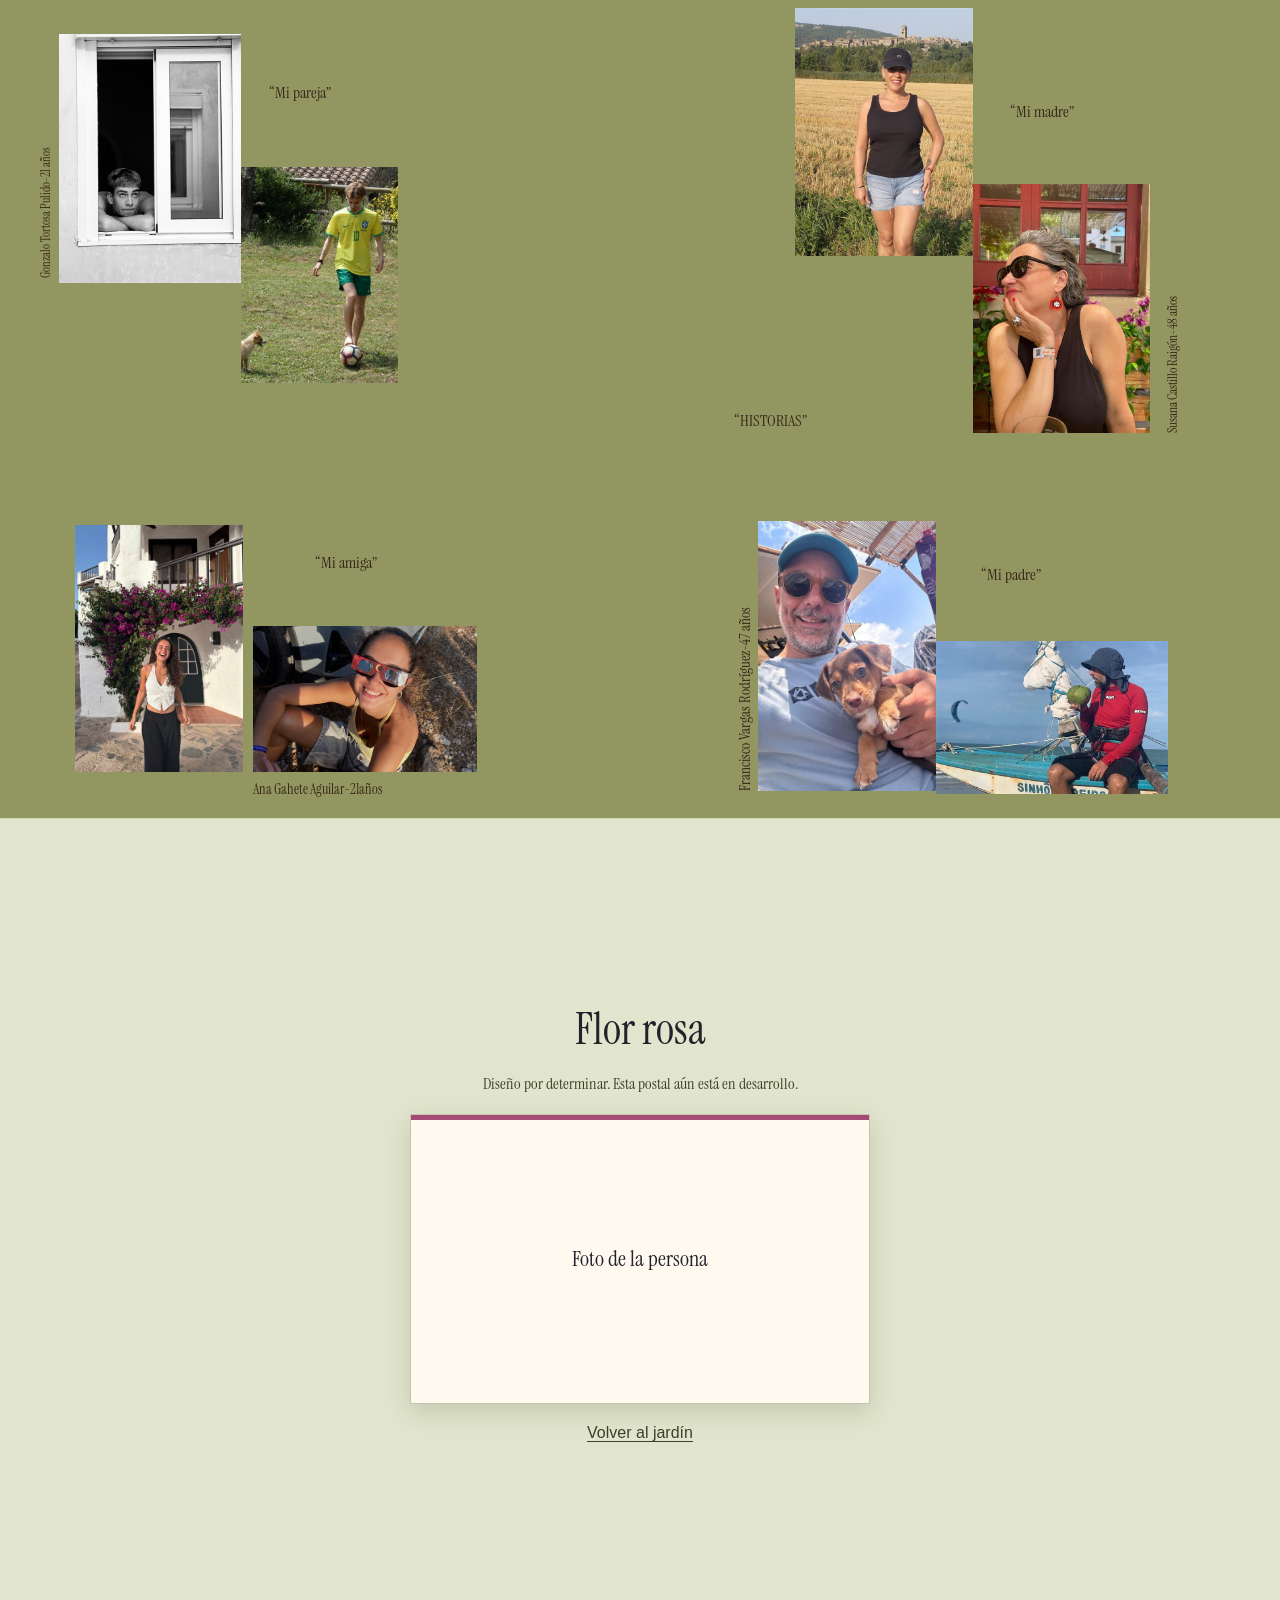
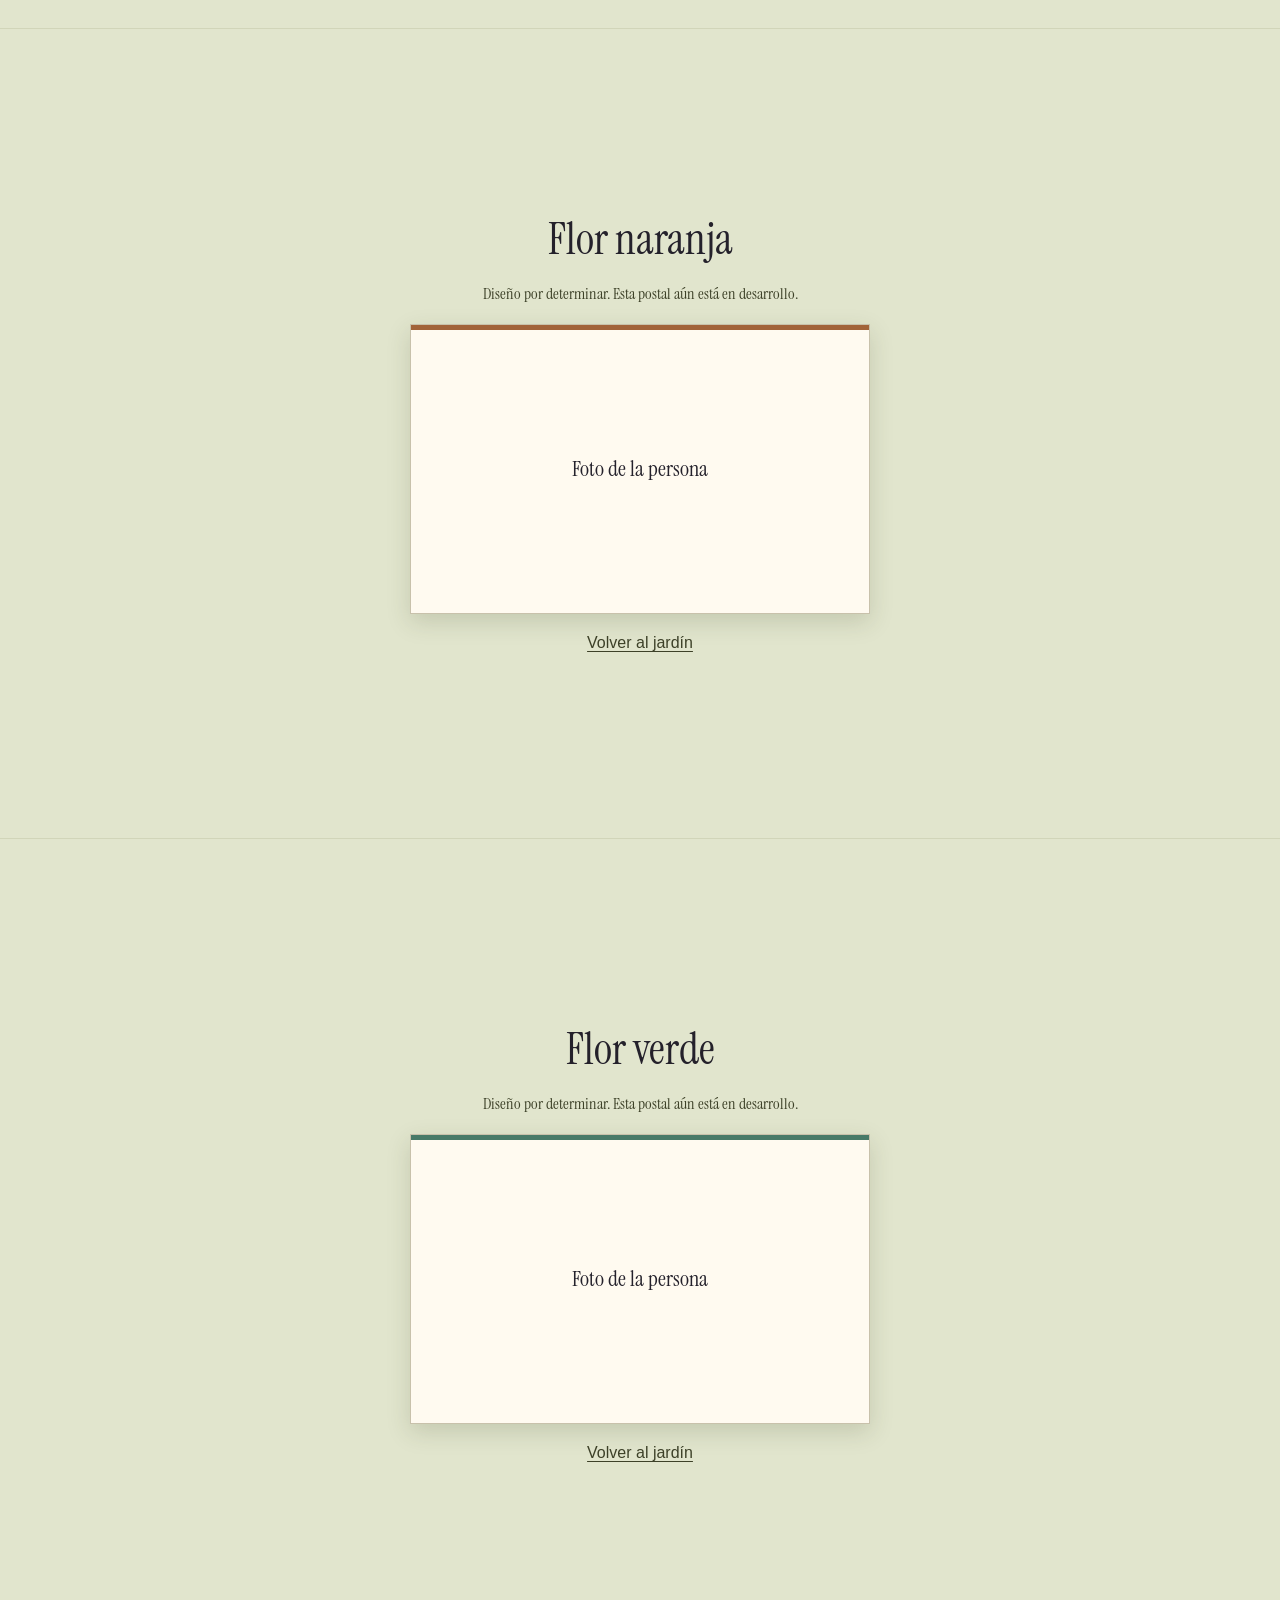
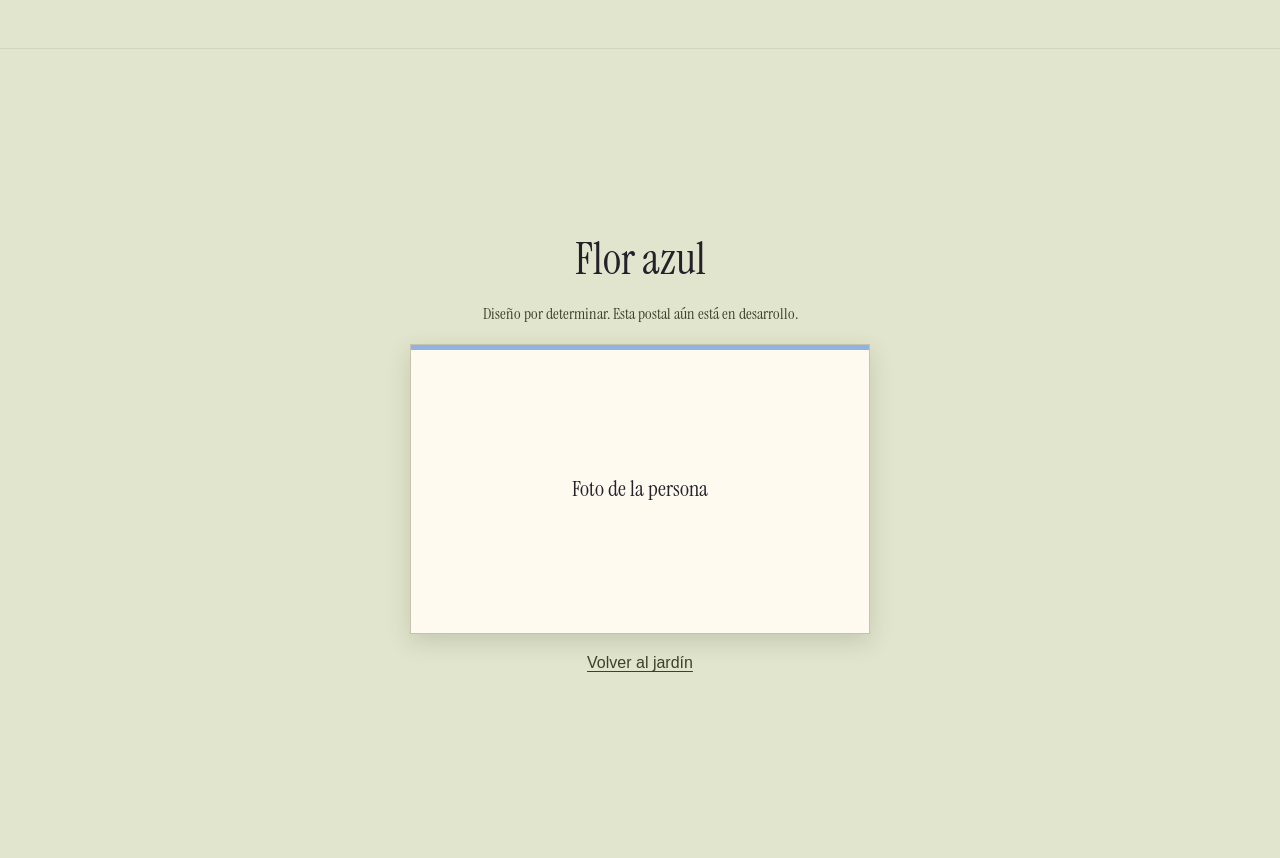
==== commit 676ea154: "Marcar las cuatro postales como trabajo en curso" ====
--- a/index.html
+++ b/index.html
@@ -89,6 +89,7 @@
     </section>
     <section class="dedicatoria" id="postal-rosa" aria-labelledby="titulo-rosa" style="--flor-color: #a44c79">
       <h2 id="titulo-rosa">Flor rosa</h2>
+      <p class="dedicatoria-estado">Diseño por determinar. Esta postal aún está en desarrollo.</p>
       <button type="button" class="postal-giro" data-postal-giro aria-pressed="false" aria-label="Voltear la postal" aria-describedby="foto-rosa">
         <span class="postal-giro-interior">
           <span class="postal-cara postal-anverso" id="foto-rosa">Foto de la persona</span>
@@ -99,6 +100,7 @@
     </section>
     <section class="dedicatoria" id="postal-naranja" aria-labelledby="titulo-naranja" style="--flor-color: #a16339">
       <h2 id="titulo-naranja">Flor naranja</h2>
+      <p class="dedicatoria-estado">Diseño por determinar. Esta postal aún está en desarrollo.</p>
       <button type="button" class="postal-giro" data-postal-giro aria-pressed="false" aria-label="Voltear la postal" aria-describedby="foto-naranja">
         <span class="postal-giro-interior">
           <span class="postal-cara postal-anverso" id="foto-naranja">Foto de la persona</span>
@@ -109,6 +111,7 @@
     </section>
     <section class="dedicatoria" id="postal-verde" aria-labelledby="titulo-verde" style="--flor-color: #487a68">
       <h2 id="titulo-verde">Flor verde</h2>
+      <p class="dedicatoria-estado">Diseño por determinar. Esta postal aún está en desarrollo.</p>
       <button type="button" class="postal-giro" data-postal-giro aria-pressed="false" aria-label="Voltear la postal" aria-describedby="foto-verde">
         <span class="postal-giro-interior">
           <span class="postal-cara postal-anverso" id="foto-verde">Foto de la persona</span>
@@ -119,6 +122,7 @@
     </section>
     <section class="dedicatoria" id="postal-azul" aria-labelledby="titulo-azul" style="--flor-color: #8fb3e2">
       <h2 id="titulo-azul">Flor azul</h2>
+      <p class="dedicatoria-estado">Diseño por determinar. Esta postal aún está en desarrollo.</p>
       <button type="button" class="postal-giro" data-postal-giro aria-pressed="false" aria-label="Voltear la postal" aria-describedby="foto-azul">
         <span class="postal-giro-interior">
           <span class="postal-cara postal-anverso" id="foto-azul">Foto de la persona</span>
--- a/style.css
+++ b/style.css
@@ -174,6 +174,13 @@
   font: 400 clamp(28px, 5vw, 44px)/1.1 "Instrument Serif", Georgia, serif;
 }
 
+.dedicatoria-estado {
+  margin: 0;
+  color: #3d4128;
+  font: 400 16px/1.3 "Instrument Serif", Georgia, serif;
+  text-align: center;
+}
+
 .postal-giro {
   cursor: pointer;
   width: min(100%, 460px);
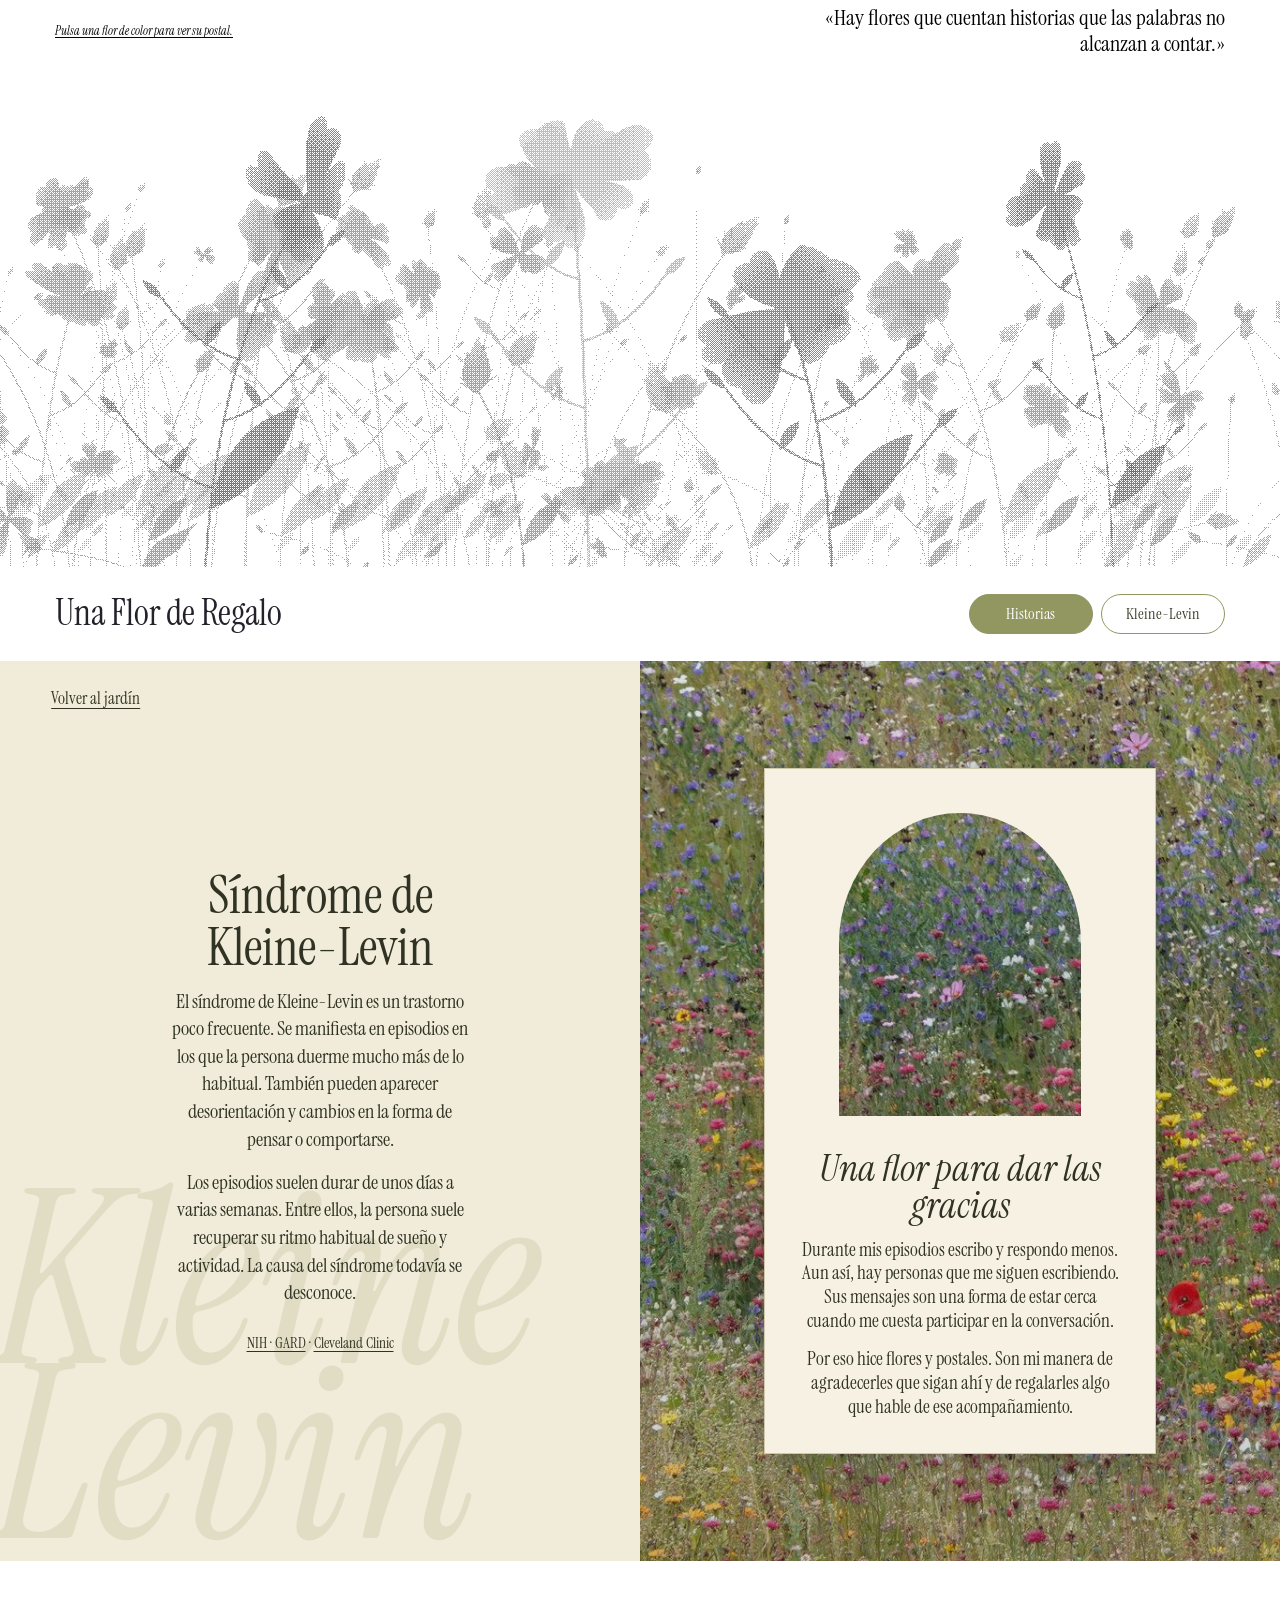
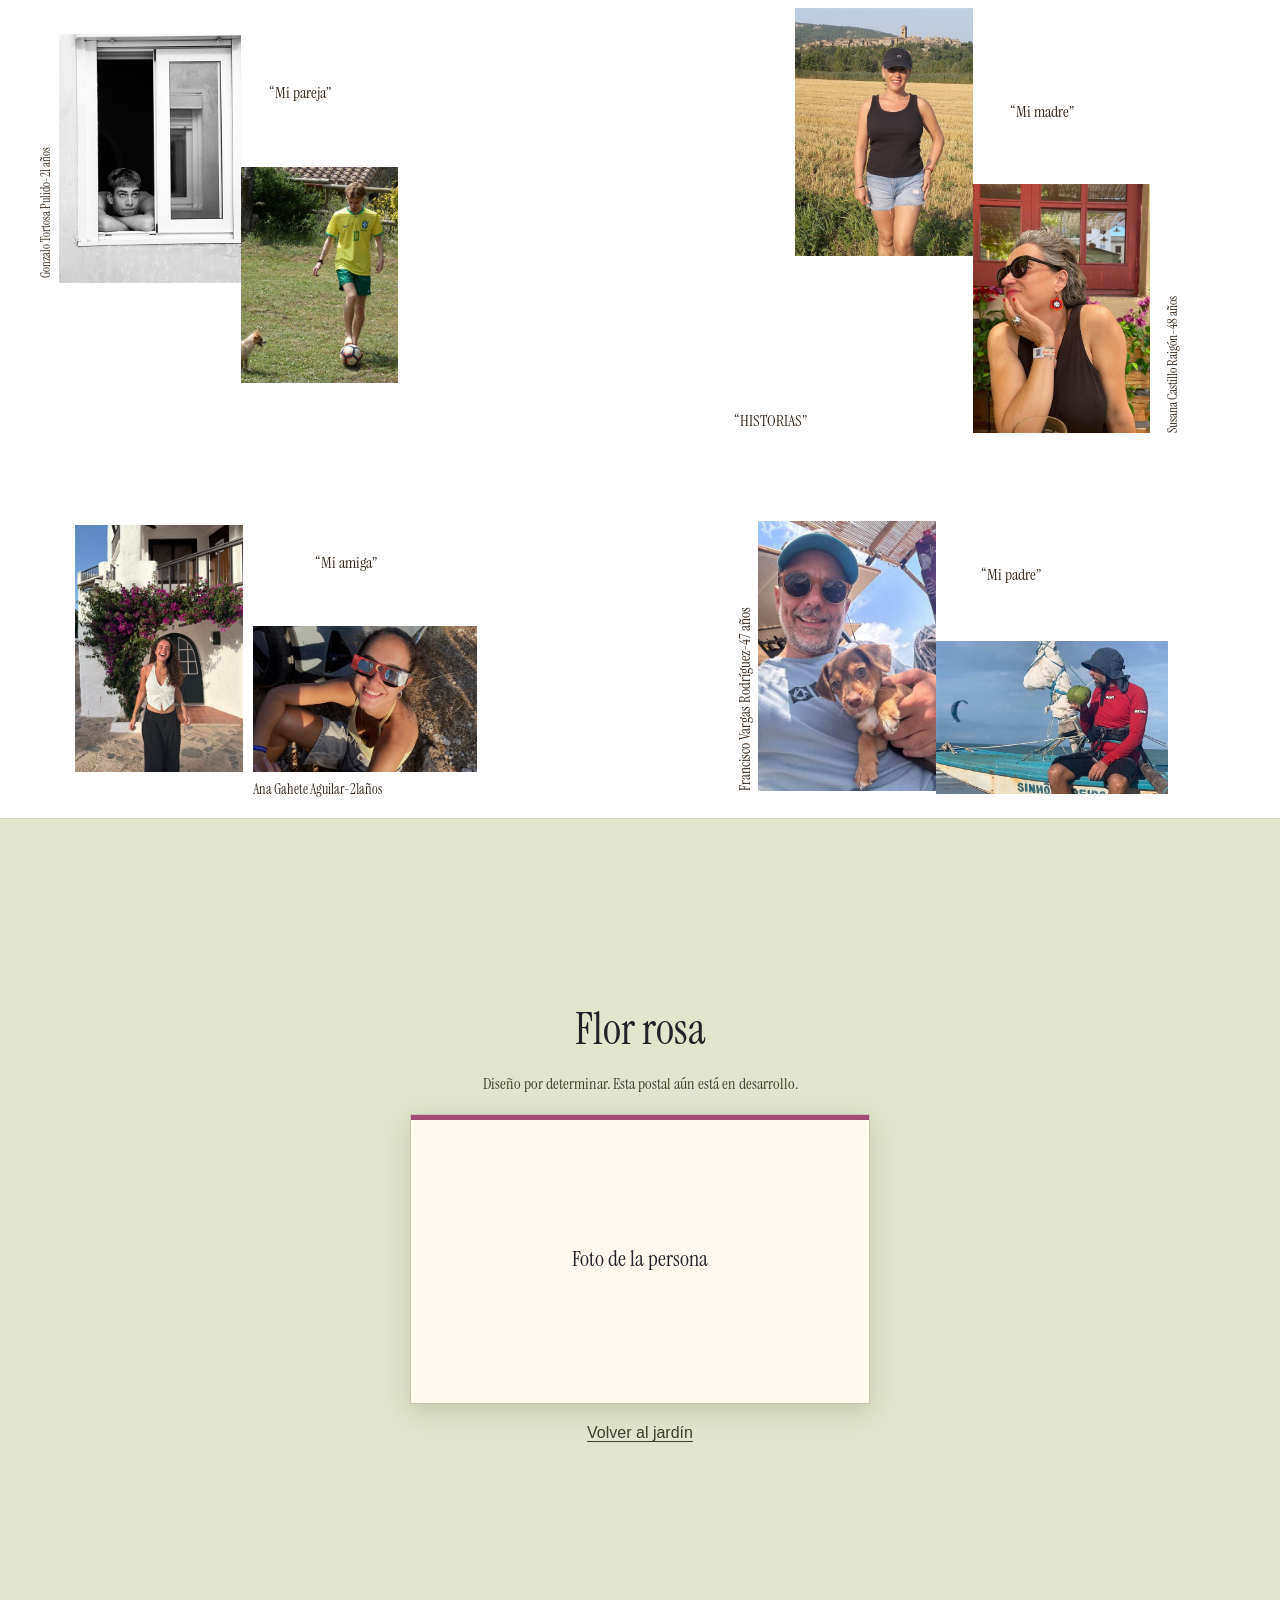
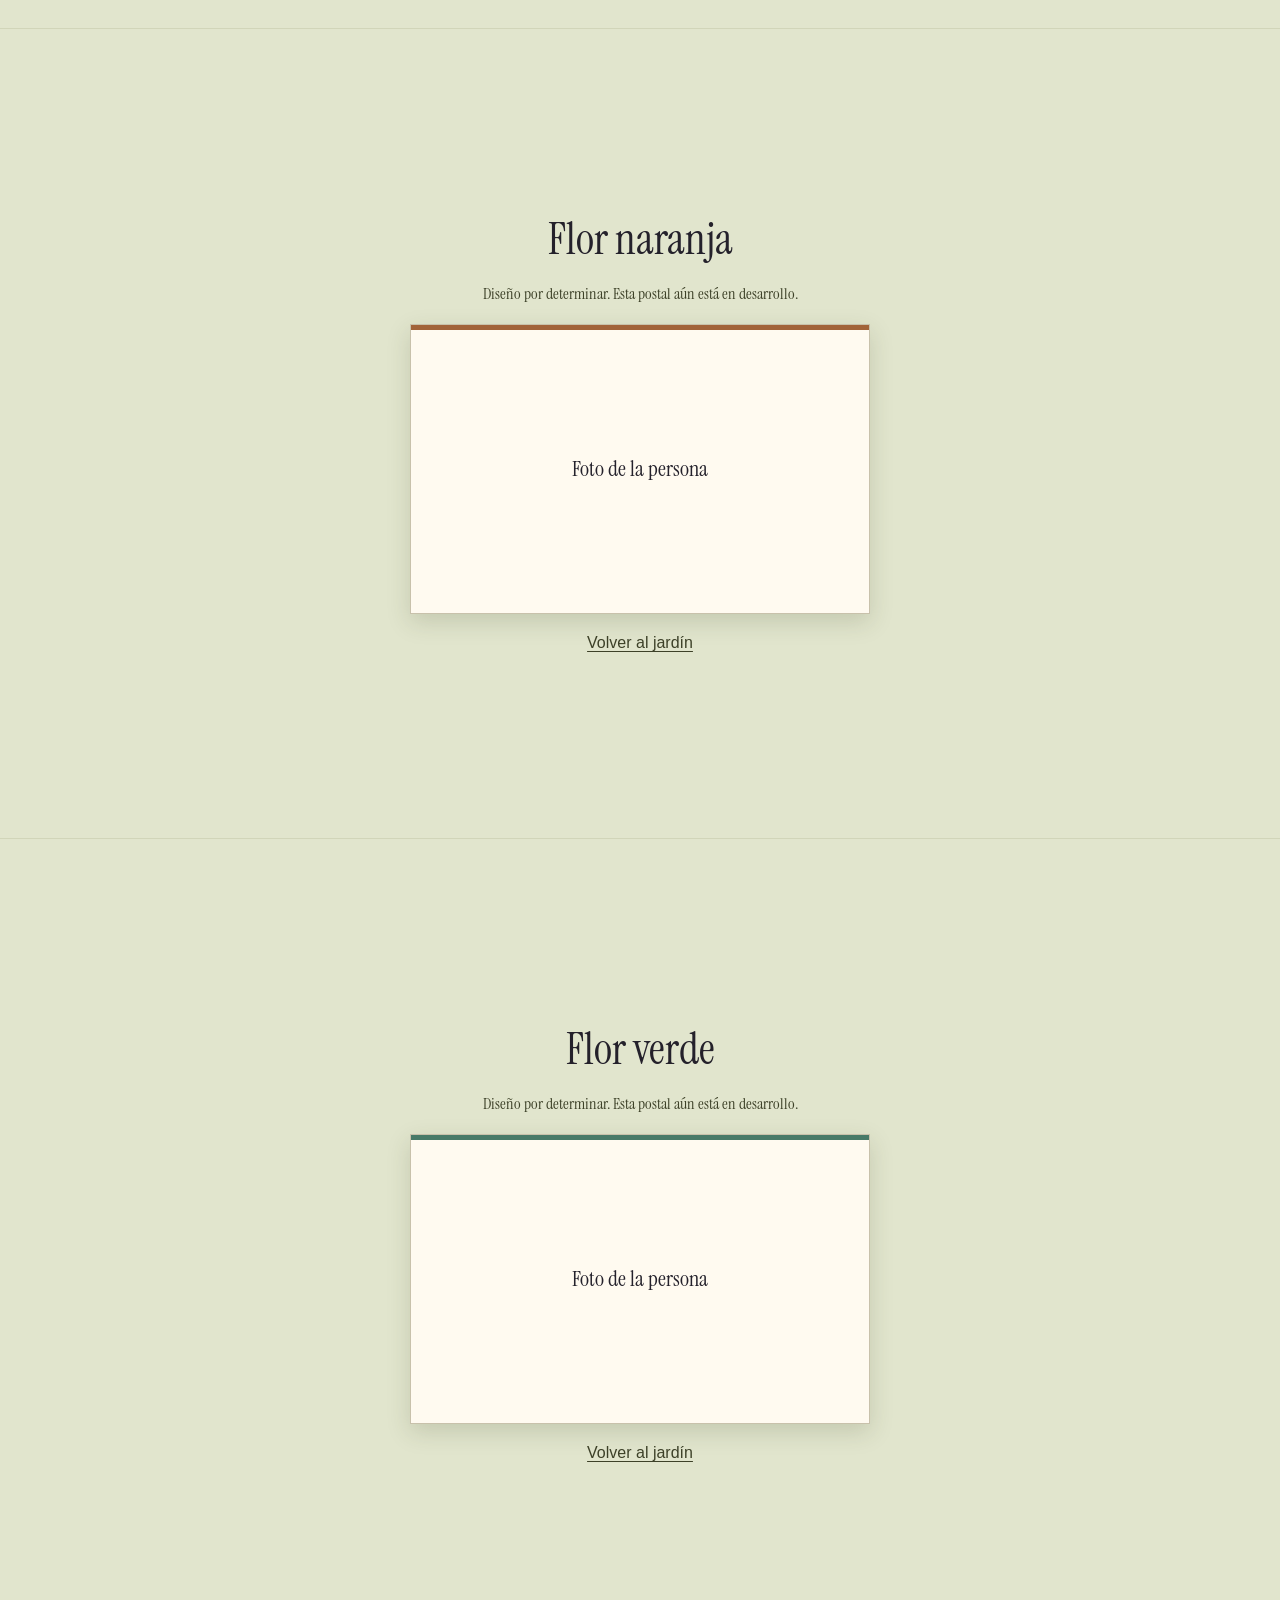
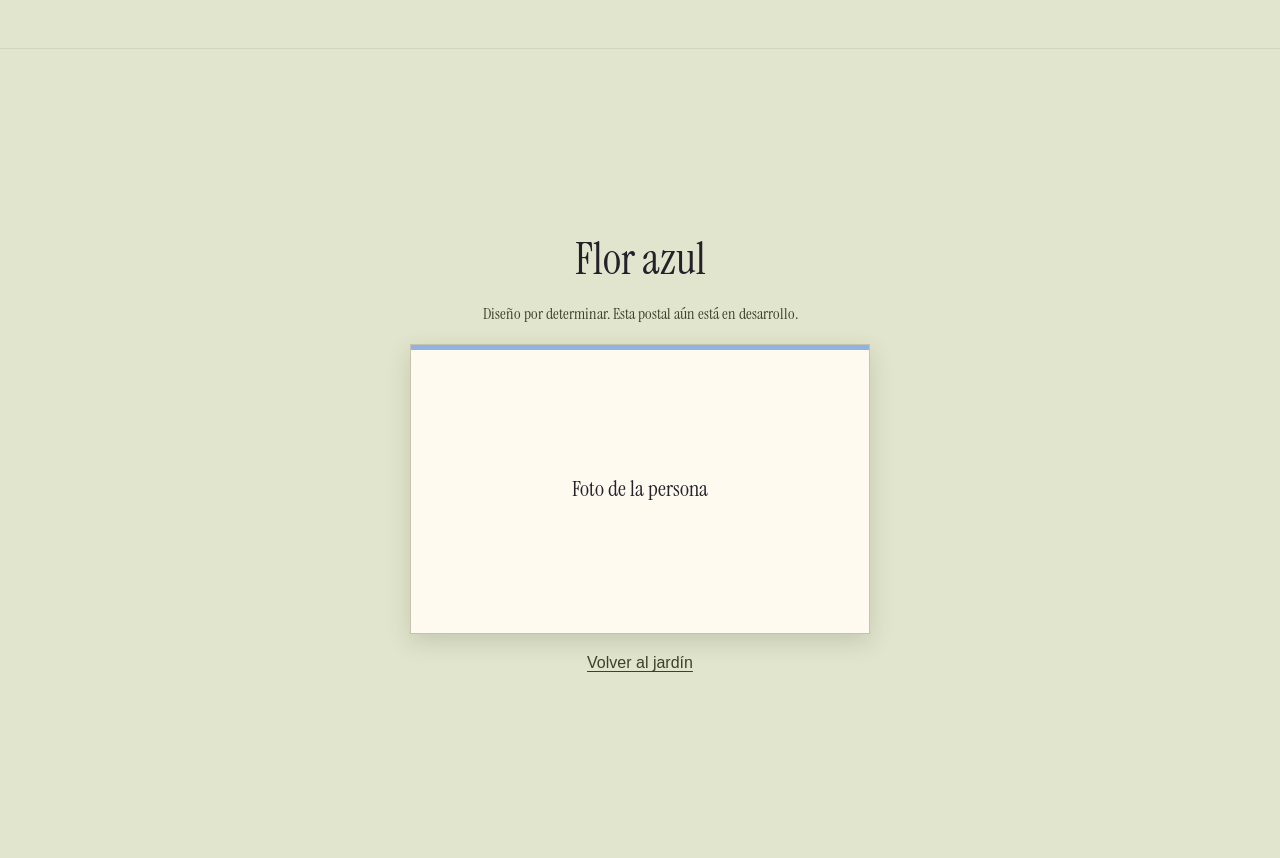
==== commit ae403512: "Voltear las fotos de Historias y usar fondo blanco" ====
--- a/index.html
+++ b/index.html
@@ -64,26 +64,82 @@
         <article class="historia-persona" style="--x: 3.08%; --y: 8.41%; --w: 28.05%; --h: 40.80%; --proporcion: 428 / 417">
           <h3 class="historia-vinculo" style="--x: 64.25%; --y: 14.39%; --w: 32.71%; --h: 5.76%">“Mi pareja”</h3>
           <p class="historia-nombre historia-nombre--vertical" style="--x: 0.00%; --y: 1.44%; --w: 4.67%; --h: 68.59%">Gonzalo Tortosa Pulido-21 años</p>
-          <img class="historia-foto" data-foto="pareja-1" src="fotos/historias/pareja-1.jpg" alt="Retrato en blanco y negro en una ventana" loading="lazy" decoding="async" style="--x: 5.61%; --y: 0.24%; --w: 50.70%; --h: 71.22%; --encuadre: 48% 50%">
-          <img class="historia-foto" data-foto="pareja-2" src="fotos/historias/pareja-2.jpg" alt="En el jardín, con un balón de fútbol y un perro" loading="lazy" decoding="async" style="--x: 56.31%; --y: 38.37%; --w: 43.69%; --h: 61.63%; --encuadre: 55% 50%">
+          <button type="button" class="historia-foto" data-foto="pareja-1" data-postal-giro aria-pressed="false" aria-label="Voltear la foto de mi pareja" aria-describedby="historia-anverso-pareja-1" style="--x: 5.61%; --y: 0.24%; --w: 50.70%; --h: 71.22%; --encuadre: 48% 50%">
+            <span class="historia-foto-interior">
+              <span class="historia-foto-anverso" id="historia-anverso-pareja-1">
+                <img src="fotos/historias/pareja-1.jpg" alt="Retrato en blanco y negro en una ventana" loading="lazy" decoding="async">
+              </span>
+              <span class="historia-foto-reverso" id="historia-reverso-pareja-1" aria-hidden="true">«Aquí contaré mi relación con mi pareja y cómo vivimos el Kleine-Levin.»</span>
+            </span>
+          </button>
+          <button type="button" class="historia-foto" data-foto="pareja-2" data-postal-giro aria-pressed="false" aria-label="Voltear la foto de mi pareja" aria-describedby="historia-anverso-pareja-2" style="--x: 56.31%; --y: 38.37%; --w: 43.69%; --h: 61.63%; --encuadre: 55% 50%">
+            <span class="historia-foto-interior">
+              <span class="historia-foto-anverso" id="historia-anverso-pareja-2">
+                <img src="fotos/historias/pareja-2.jpg" alt="En el jardín, con un balón de fútbol y un perro" loading="lazy" decoding="async">
+              </span>
+              <span class="historia-foto-reverso" id="historia-reverso-pareja-2" aria-hidden="true">«Aquí contaré mi relación con mi pareja y cómo vivimos el Kleine-Levin.»</span>
+            </span>
+          </button>
         </article>
         <article class="historia-persona" style="--x: 62.12%; --y: 5.38%; --w: 30.93%; --h: 49.90%; --proporcion: 472 / 510">
           <h3 class="historia-vinculo" style="--x: 54.66%; --y: 22.16%; --w: 30.72%; --h: 4.71%">“Mi madre”</h3>
           <p class="historia-nombre historia-nombre--vertical" style="--x: 93.43%; --y: 43.53%; --w: 4.66%; --h: 56.08%">Susana Castillo Raigón-48 años</p>
-          <img class="historia-foto" data-foto="madre-1" src="fotos/historias/madre-1.jpg" alt="De pie en un campo con el pueblo al fondo" loading="lazy" decoding="async" style="--x: 0.00%; --y: 0.20%; --w: 44.92%; --h: 58.04%; --encuadre: 55% 48%">
-          <img class="historia-foto" data-foto="madre-2" src="fotos/historias/madre-2.jpg" alt="Con gafas de sol junto a una ventana roja" loading="lazy" decoding="async" style="--x: 44.92%; --y: 41.37%; --w: 44.70%; --h: 58.24%; --encuadre: 37% 42%">
+          <button type="button" class="historia-foto" data-foto="madre-1" data-postal-giro aria-pressed="false" aria-label="Voltear la foto de mi madre" aria-describedby="historia-anverso-madre-1" style="--x: 0.00%; --y: 0.20%; --w: 44.92%; --h: 58.04%; --encuadre: 55% 48%">
+            <span class="historia-foto-interior">
+              <span class="historia-foto-anverso" id="historia-anverso-madre-1">
+                <img src="fotos/historias/madre-1.jpg" alt="De pie en un campo con el pueblo al fondo" loading="lazy" decoding="async">
+              </span>
+              <span class="historia-foto-reverso" id="historia-reverso-madre-1" aria-hidden="true">«Aquí contaré mi relación con mi madre y cómo vivimos el Kleine-Levin.»</span>
+            </span>
+          </button>
+          <button type="button" class="historia-foto" data-foto="madre-2" data-postal-giro aria-pressed="false" aria-label="Voltear la foto de mi madre" aria-describedby="historia-anverso-madre-2" style="--x: 44.92%; --y: 41.37%; --w: 44.70%; --h: 58.24%; --encuadre: 37% 42%">
+            <span class="historia-foto-interior">
+              <span class="historia-foto-anverso" id="historia-anverso-madre-2">
+                <img src="fotos/historias/madre-2.jpg" alt="Con gafas de sol junto a una ventana roja" loading="lazy" decoding="async">
+              </span>
+              <span class="historia-foto-reverso" id="historia-reverso-madre-2" aria-hidden="true">«Aquí contaré mi relación con mi madre y cómo vivimos el Kleine-Levin.»</span>
+            </span>
+          </button>
         </article>
         <article class="historia-persona" style="--x: 5.77%; --y: 65.66%; --w: 31.72%; --h: 32.29%; --proporcion: 484 / 330">
           <h3 class="historia-vinculo" style="--x: 59.71%; --y: 10.30%; --w: 28.93%; --h: 7.27%">“Mi amiga”</h3>
           <p class="historia-nombre" style="--x: 44.01%; --y: 92.73%; --w: 55.17%; --h: 7.27%">Ana Gahete Aguilar-21años</p>
-          <img class="historia-foto" data-foto="amiga-1" src="fotos/historias/amiga-1.jpg" alt="Sonriendo delante de una casa con buganvillas" loading="lazy" decoding="async" style="--x: 0.21%; --y: 0.30%; --w: 41.32%; --h: 89.39%; --encuadre: 50% 68%">
-          <img class="historia-foto" data-foto="amiga-2" src="fotos/historias/amiga-2.jpg" alt="Con gafas de eclipse, sentada al sol" loading="lazy" decoding="async" style="--x: 44.01%; --y: 36.67%; --w: 55.17%; --h: 53.03%; --encuadre: 57% 44%">
+          <button type="button" class="historia-foto" data-foto="amiga-1" data-postal-giro aria-pressed="false" aria-label="Voltear la foto de mi amiga" aria-describedby="historia-anverso-amiga-1" style="--x: 0.21%; --y: 0.30%; --w: 41.32%; --h: 89.39%; --encuadre: 50% 68%">
+            <span class="historia-foto-interior">
+              <span class="historia-foto-anverso" id="historia-anverso-amiga-1">
+                <img src="fotos/historias/amiga-1.jpg" alt="Sonriendo delante de una casa con buganvillas" loading="lazy" decoding="async">
+              </span>
+              <span class="historia-foto-reverso" id="historia-reverso-amiga-1" aria-hidden="true">«Aquí contaré mi relación con mi amiga y cómo vivimos el Kleine-Levin.»</span>
+            </span>
+          </button>
+          <button type="button" class="historia-foto" data-foto="amiga-2" data-postal-giro aria-pressed="false" aria-label="Voltear la foto de mi amiga" aria-describedby="historia-anverso-amiga-2" style="--x: 44.01%; --y: 36.67%; --w: 55.17%; --h: 53.03%; --encuadre: 57% 44%">
+            <span class="historia-foto-interior">
+              <span class="historia-foto-anverso" id="historia-anverso-amiga-2">
+                <img src="fotos/historias/amiga-2.jpg" alt="Con gafas de eclipse, sentada al sol" loading="lazy" decoding="async">
+              </span>
+              <span class="historia-foto-reverso" id="historia-reverso-amiga-2" aria-hidden="true">«Aquí contaré mi relación con mi amiga y cómo vivimos el Kleine-Levin.»</span>
+            </span>
+          </button>
         </article>
         <article class="historia-persona" style="--x: 57.60%; --y: 65.36%; --w: 33.68%; --h: 32.19%; --proporcion: 514 / 329">
           <h3 class="historia-vinculo" style="--x: 56.81%; --y: 16.11%; --w: 27.43%; --h: 7.29%">“Mi padre”</h3>
           <p class="historia-nombre historia-nombre--vertical" style="--x: 0.00%; --y: 0.00%; --w: 3.89%; --h: 97.87%">Francisco Vargas Rodríguez-47 años</p>
-          <img class="historia-foto" data-foto="padre-1" src="fotos/historias/padre-1.jpg" alt="Sosteniendo a un cachorro" loading="lazy" decoding="async" style="--x: 4.86%; --y: 0.00%; --w: 41.25%; --h: 97.87%; --encuadre: 45% 50%">
-          <img class="historia-foto" data-foto="padre-2" src="fotos/historias/padre-2.jpg" alt="Sentado en una barca con un coco" loading="lazy" decoding="async" style="--x: 46.11%; --y: 43.47%; --w: 53.89%; --h: 55.62%; --encuadre: 61% 24%">
+          <button type="button" class="historia-foto" data-foto="padre-1" data-postal-giro aria-pressed="false" aria-label="Voltear la foto de mi padre" aria-describedby="historia-anverso-padre-1" style="--x: 4.86%; --y: 0.00%; --w: 41.25%; --h: 97.87%; --encuadre: 45% 50%">
+            <span class="historia-foto-interior">
+              <span class="historia-foto-anverso" id="historia-anverso-padre-1">
+                <img src="fotos/historias/padre-1.jpg" alt="Sosteniendo a un cachorro" loading="lazy" decoding="async">
+              </span>
+              <span class="historia-foto-reverso" id="historia-reverso-padre-1" aria-hidden="true">«Aquí contaré mi relación con mi padre y cómo vivimos el Kleine-Levin.»</span>
+            </span>
+          </button>
+          <button type="button" class="historia-foto" data-foto="padre-2" data-postal-giro aria-pressed="false" aria-label="Voltear la foto de mi padre" aria-describedby="historia-anverso-padre-2" style="--x: 46.11%; --y: 43.47%; --w: 53.89%; --h: 55.62%; --encuadre: 61% 24%">
+            <span class="historia-foto-interior">
+              <span class="historia-foto-anverso" id="historia-anverso-padre-2">
+                <img src="fotos/historias/padre-2.jpg" alt="Sentado en una barca con un coco" loading="lazy" decoding="async">
+              </span>
+              <span class="historia-foto-reverso" id="historia-reverso-padre-2" aria-hidden="true">«Aquí contaré mi relación con mi padre y cómo vivimos el Kleine-Levin.»</span>
+            </span>
+          </button>
         </article>
       </div>
     </section>
--- a/style.css
+++ b/style.css
@@ -240,7 +240,7 @@
 }
 
 .historias {
-  background: #929661;
+  background: #fff;
   color: #352617;
   font: 400 clamp(12px, 1.25vw, 18px)/1.2 "Instrument Serif", Georgia, serif;
 }
@@ -301,11 +301,62 @@
 }
 
 .historia-foto {
-  background-color: #e1e5cd;
   display: block;
+  padding: 0;
+  border: 0;
+  background: transparent;
+  perspective: 850px;
+  color: inherit;
+  cursor: pointer;
+  transition: transform 220ms ease;
+}
+
+.historia-foto:focus-visible {
+  z-index: 2;
+  outline: 2px solid #3d4128;
+  outline-offset: 4px;
+}
+
+.historia-foto-interior {
+  position: relative;
+  display: block;
+  width: 100%;
+  height: 100%;
+  transform-style: preserve-3d;
+  transition: transform 520ms ease;
+}
+
+.historia-foto[aria-pressed="true"] .historia-foto-interior {
+  transform: rotateY(180deg);
+}
+
+.historia-foto-anverso,
+.historia-foto-reverso {
+  position: absolute;
+  inset: 0;
+  box-sizing: border-box;
+  overflow: hidden;
+  backface-visibility: hidden;
+}
+
+.historia-foto-anverso img {
+  display: block;
+  width: 100%;
+  height: 100%;
   object-fit: cover;
   object-position: var(--encuadre, center);
-  transition: transform 220ms ease;
+}
+
+.historia-foto-reverso {
+  display: grid;
+  place-items: center;
+  padding: clamp(5px, 2.5cqw, 14px);
+  border: 1px solid #e5dfd0;
+  background: #f6f1e2;
+  transform: rotateY(180deg);
+  font: 400 clamp(10px, 4cqw, 19px)/1.15 "Instrument Serif", Georgia, serif;
+  text-align: center;
+  overflow-wrap: anywhere;
 }
 
 @media (hover: hover) {
@@ -343,7 +394,8 @@
 }
 
 @media (prefers-reduced-motion: reduce) {
-  .historia-foto {
+  .historia-foto,
+  .historia-foto-interior {
     transition: none;
   }
 }
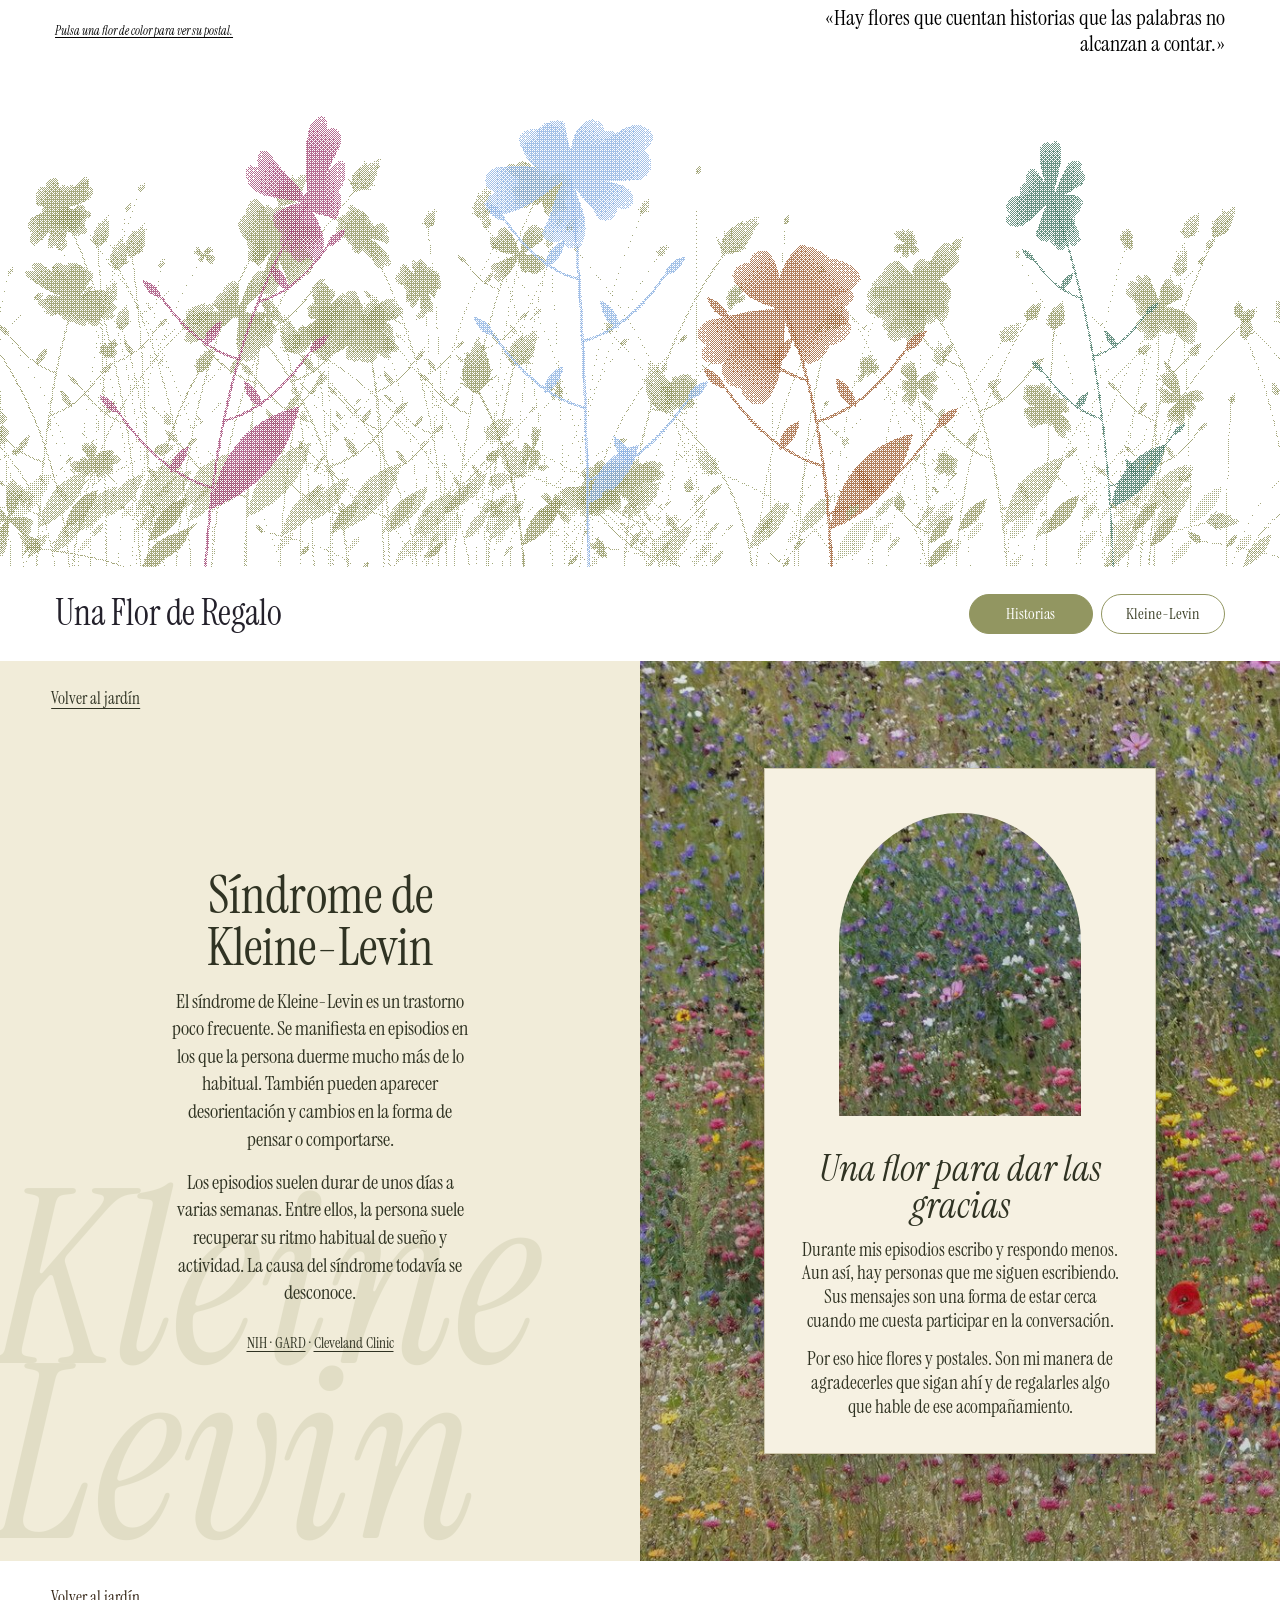
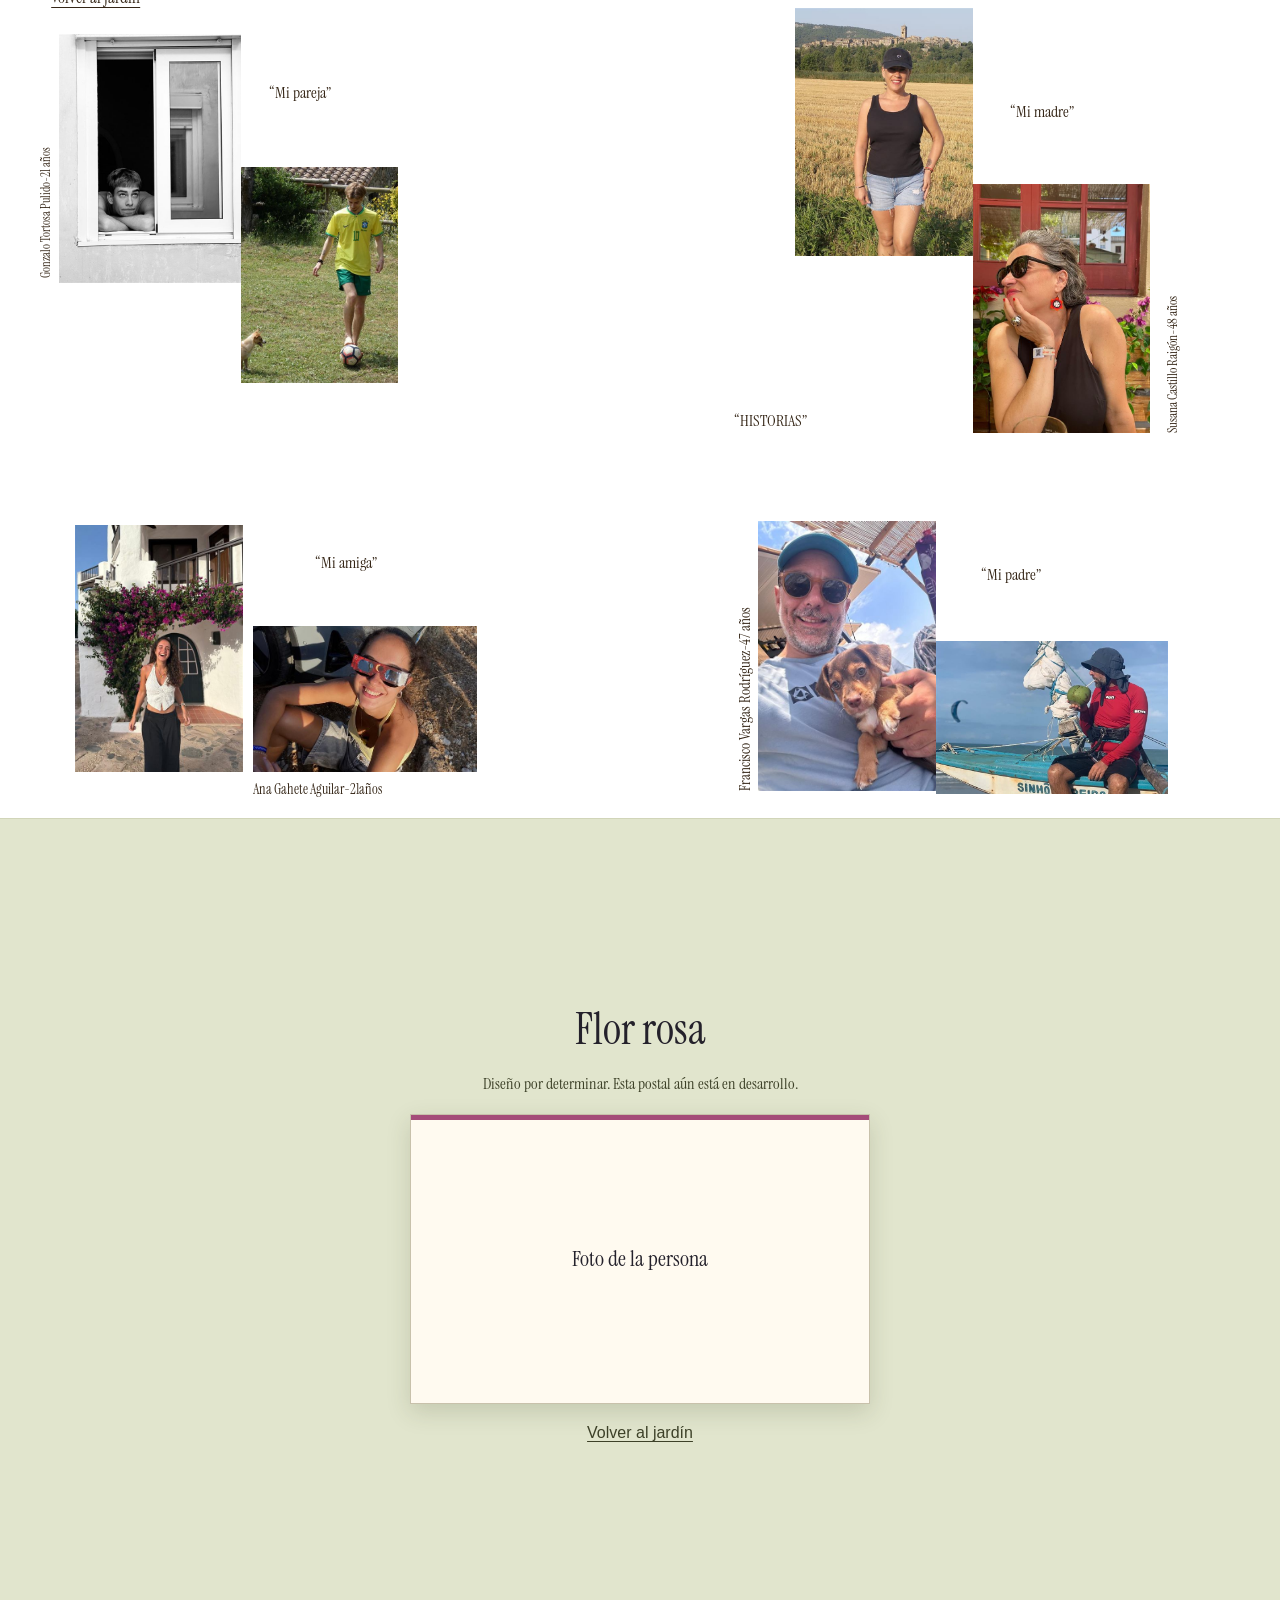
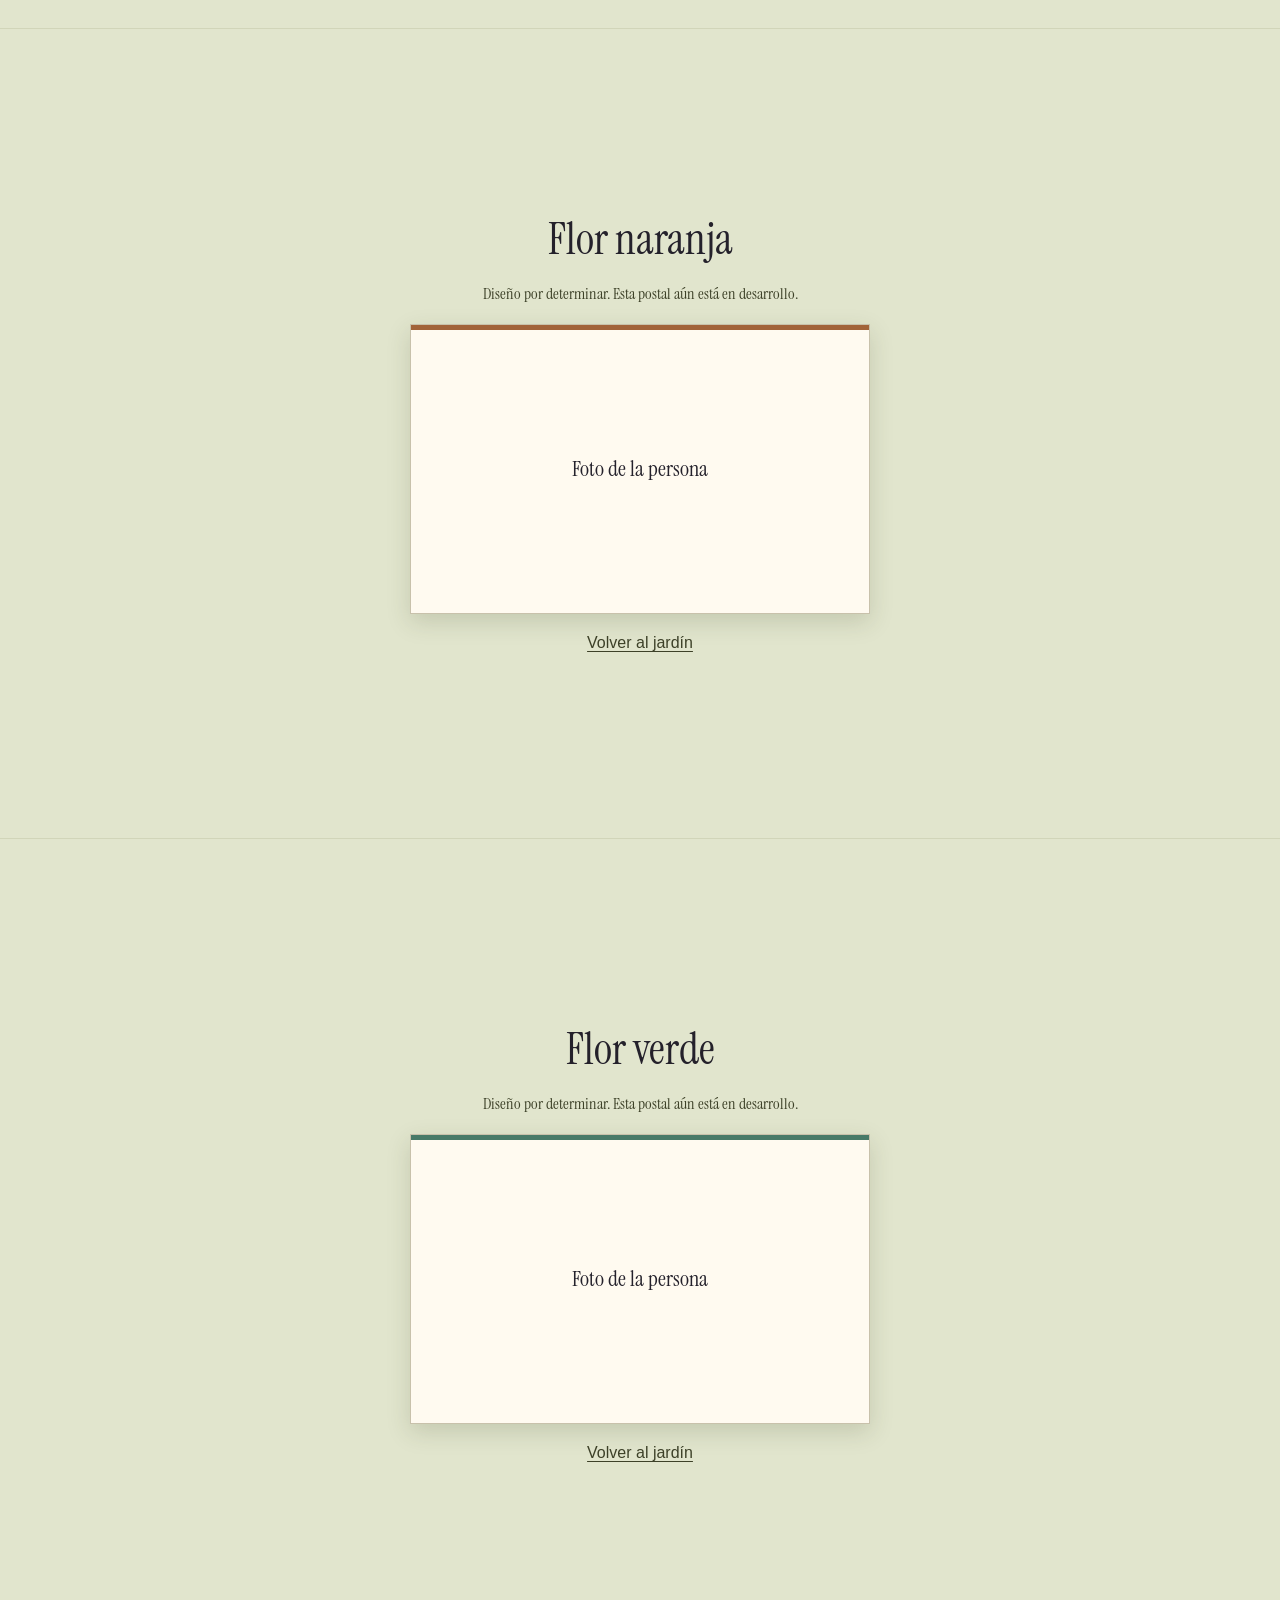
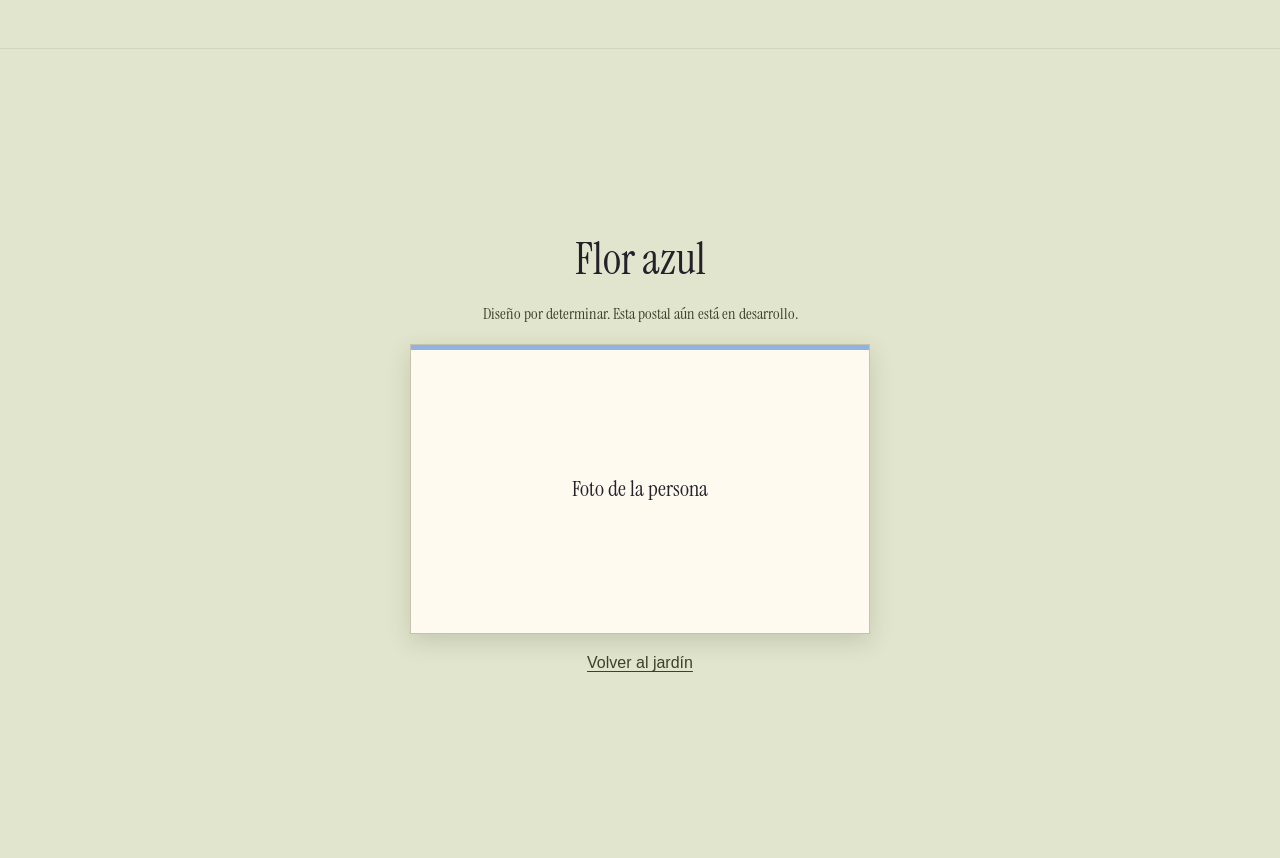
==== commit f7b39099: "Añadir Volver al jardin en Historias" ====
--- a/index.html
+++ b/index.html
@@ -60,6 +60,7 @@
   <main id="historias">
     <section class="historias" aria-labelledby="titulo-historias">
       <div class="historias-composicion">
+        <a class="klein-volver historias-volver" href="#flores-jardin">Volver al jardín</a>
         <h2 id="titulo-historias">“HISTORIAS”</h2>
         <article class="historia-persona" style="--x: 3.08%; --y: 8.41%; --w: 28.05%; --h: 40.80%; --proporcion: 428 / 417">
           <h3 class="historia-vinculo" style="--x: 64.25%; --y: 14.39%; --w: 32.71%; --h: 5.76%">“Mi pareja”</h3>
--- a/style.css
+++ b/style.css
@@ -250,6 +250,11 @@
   aspect-ratio: 1526 / 1022;
 }
 
+.historias-volver {
+  top: clamp(10px, 2vw, 26px);
+  z-index: 3;
+}
+
 .historias-composicion h2 {
   position: absolute;
   top: 52.5%;
@@ -374,7 +379,7 @@
   .historias-composicion {
     display: grid;
     gap: 26px;
-    padding: 26px 17px;
+    padding: 60px 17px 26px;
     aspect-ratio: auto;
   }
 
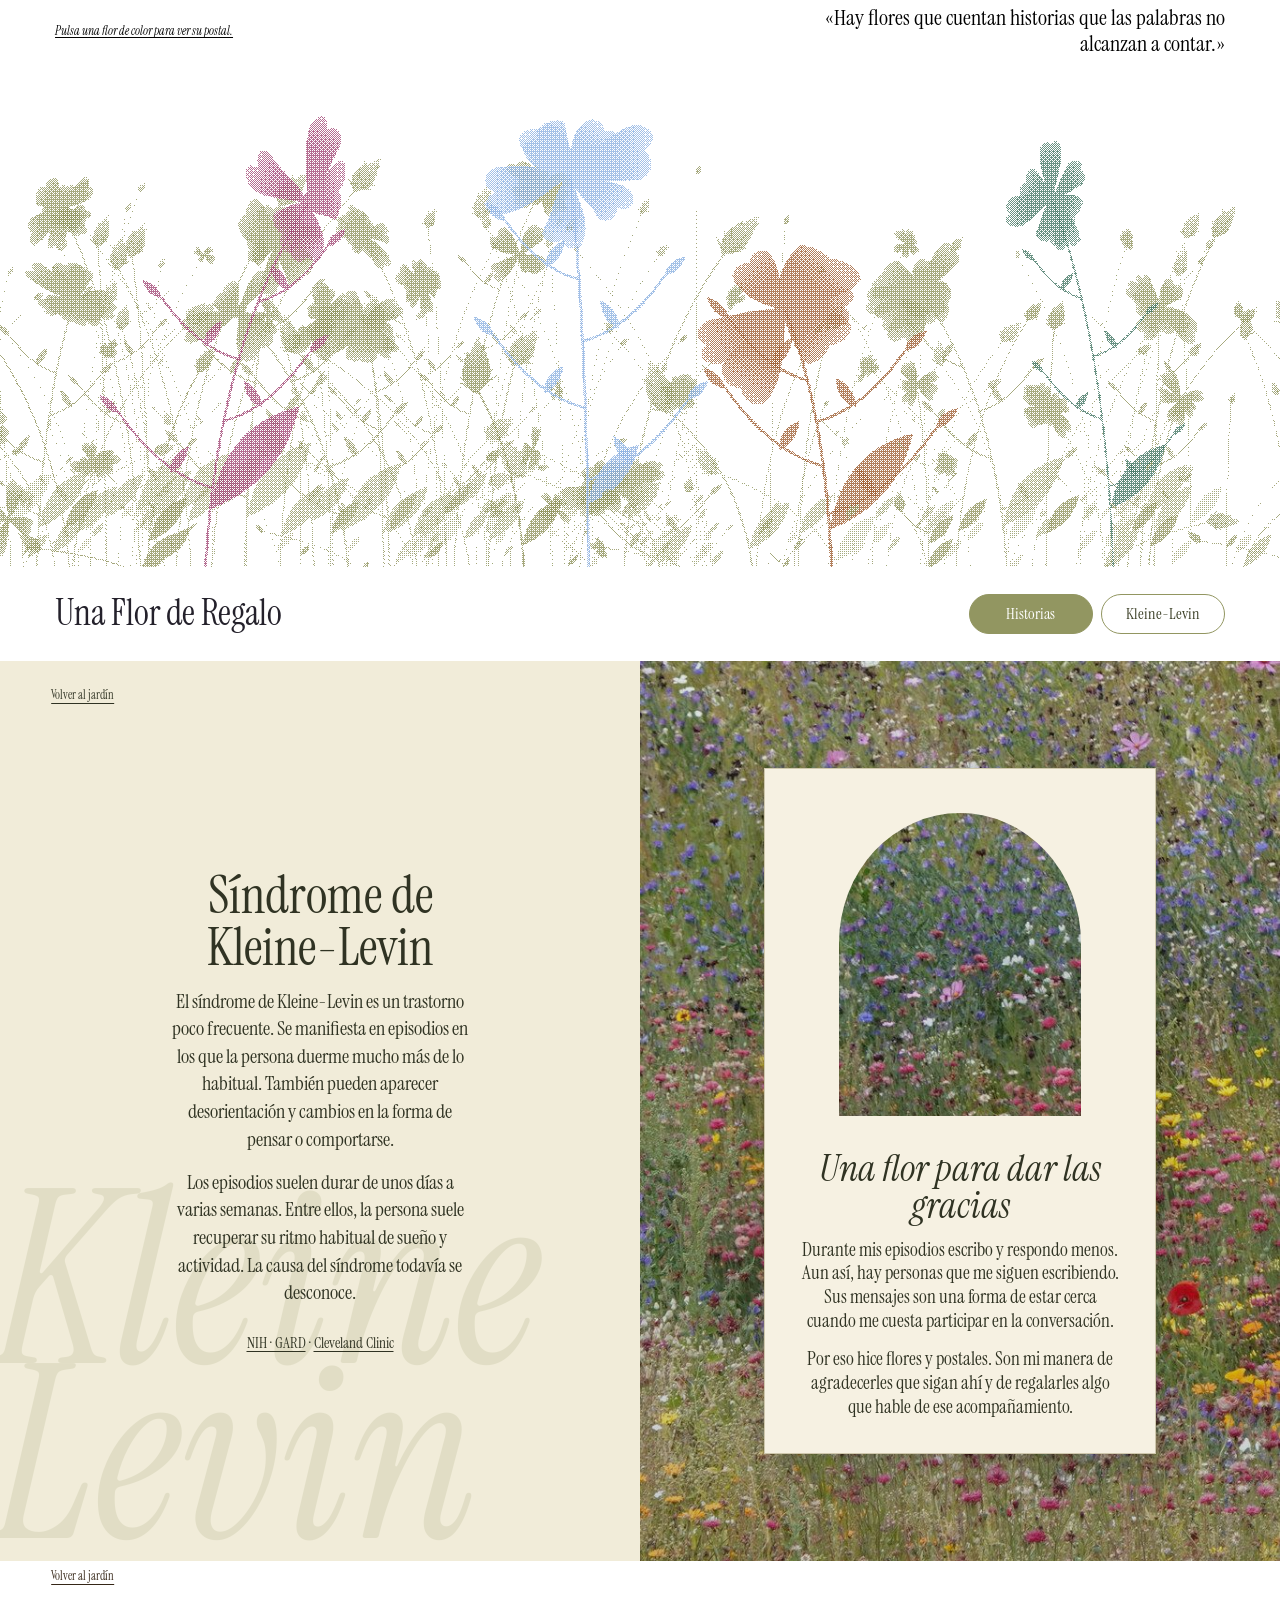
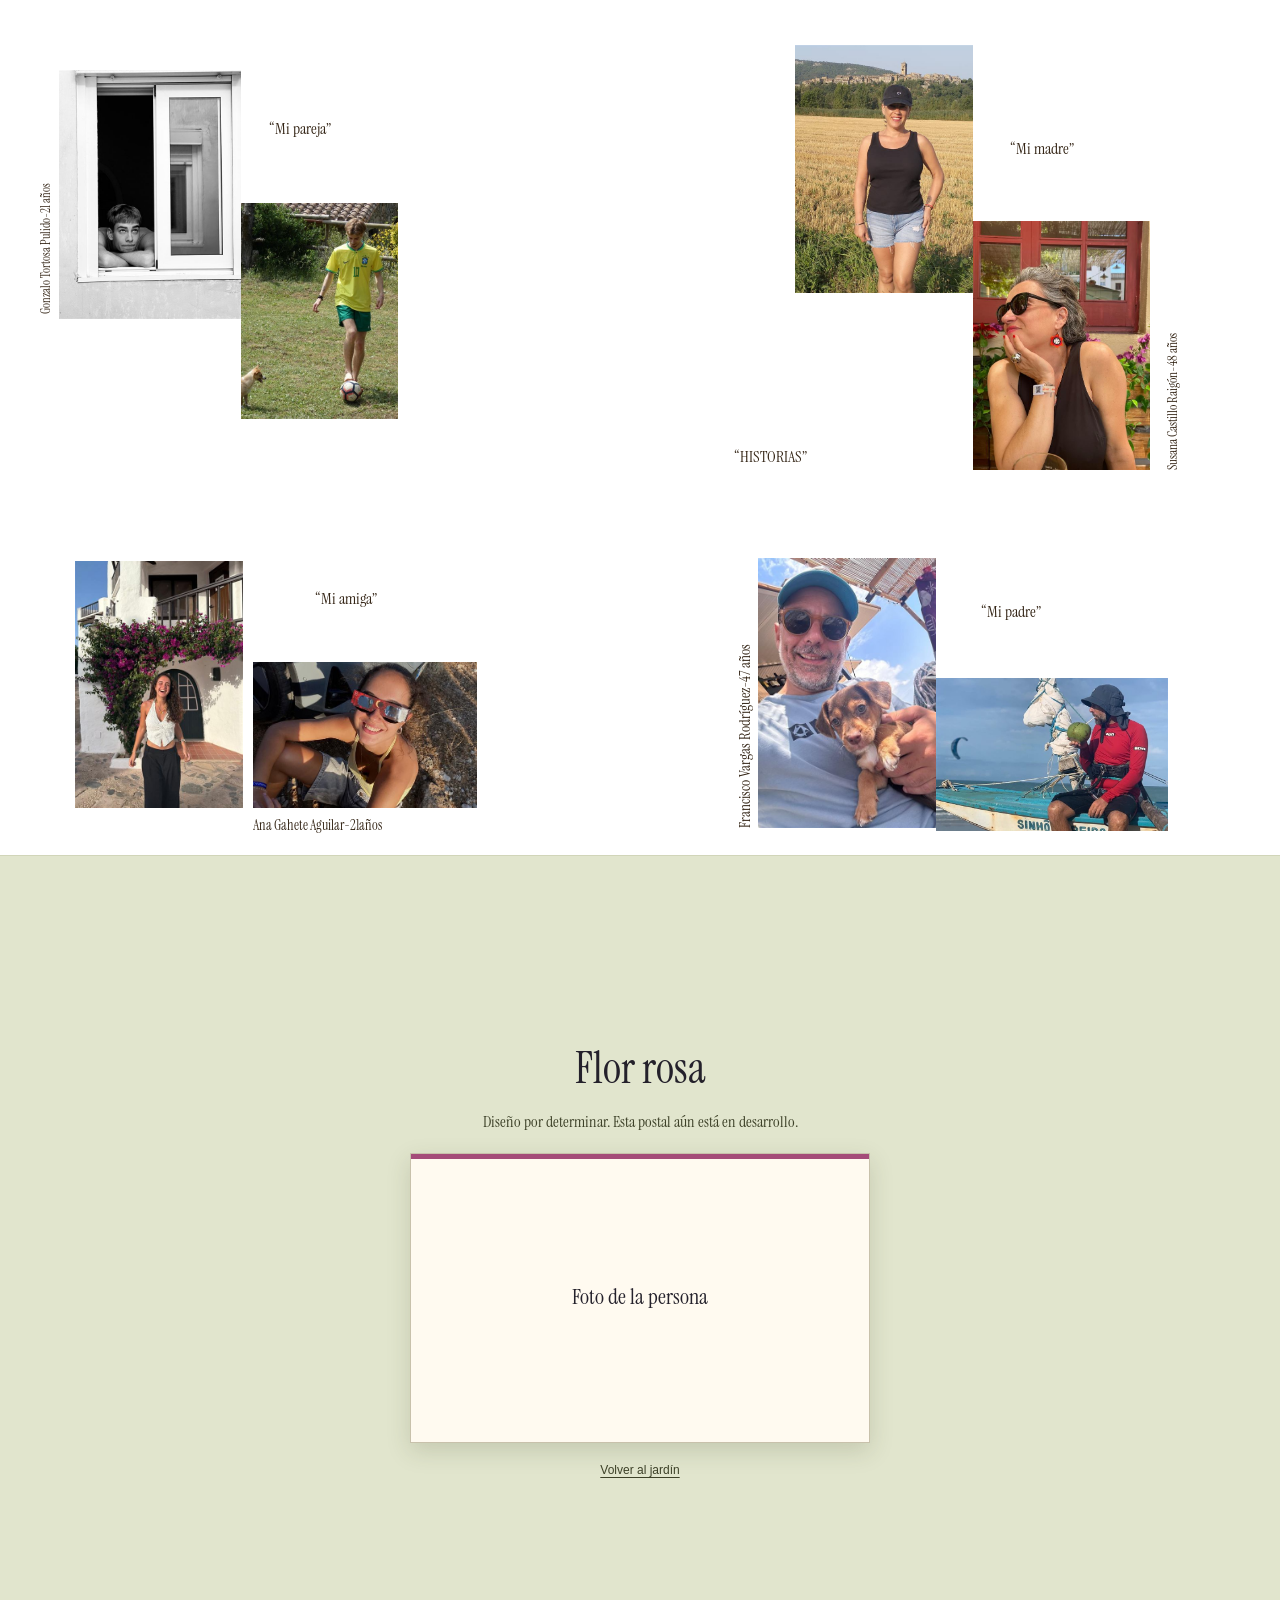
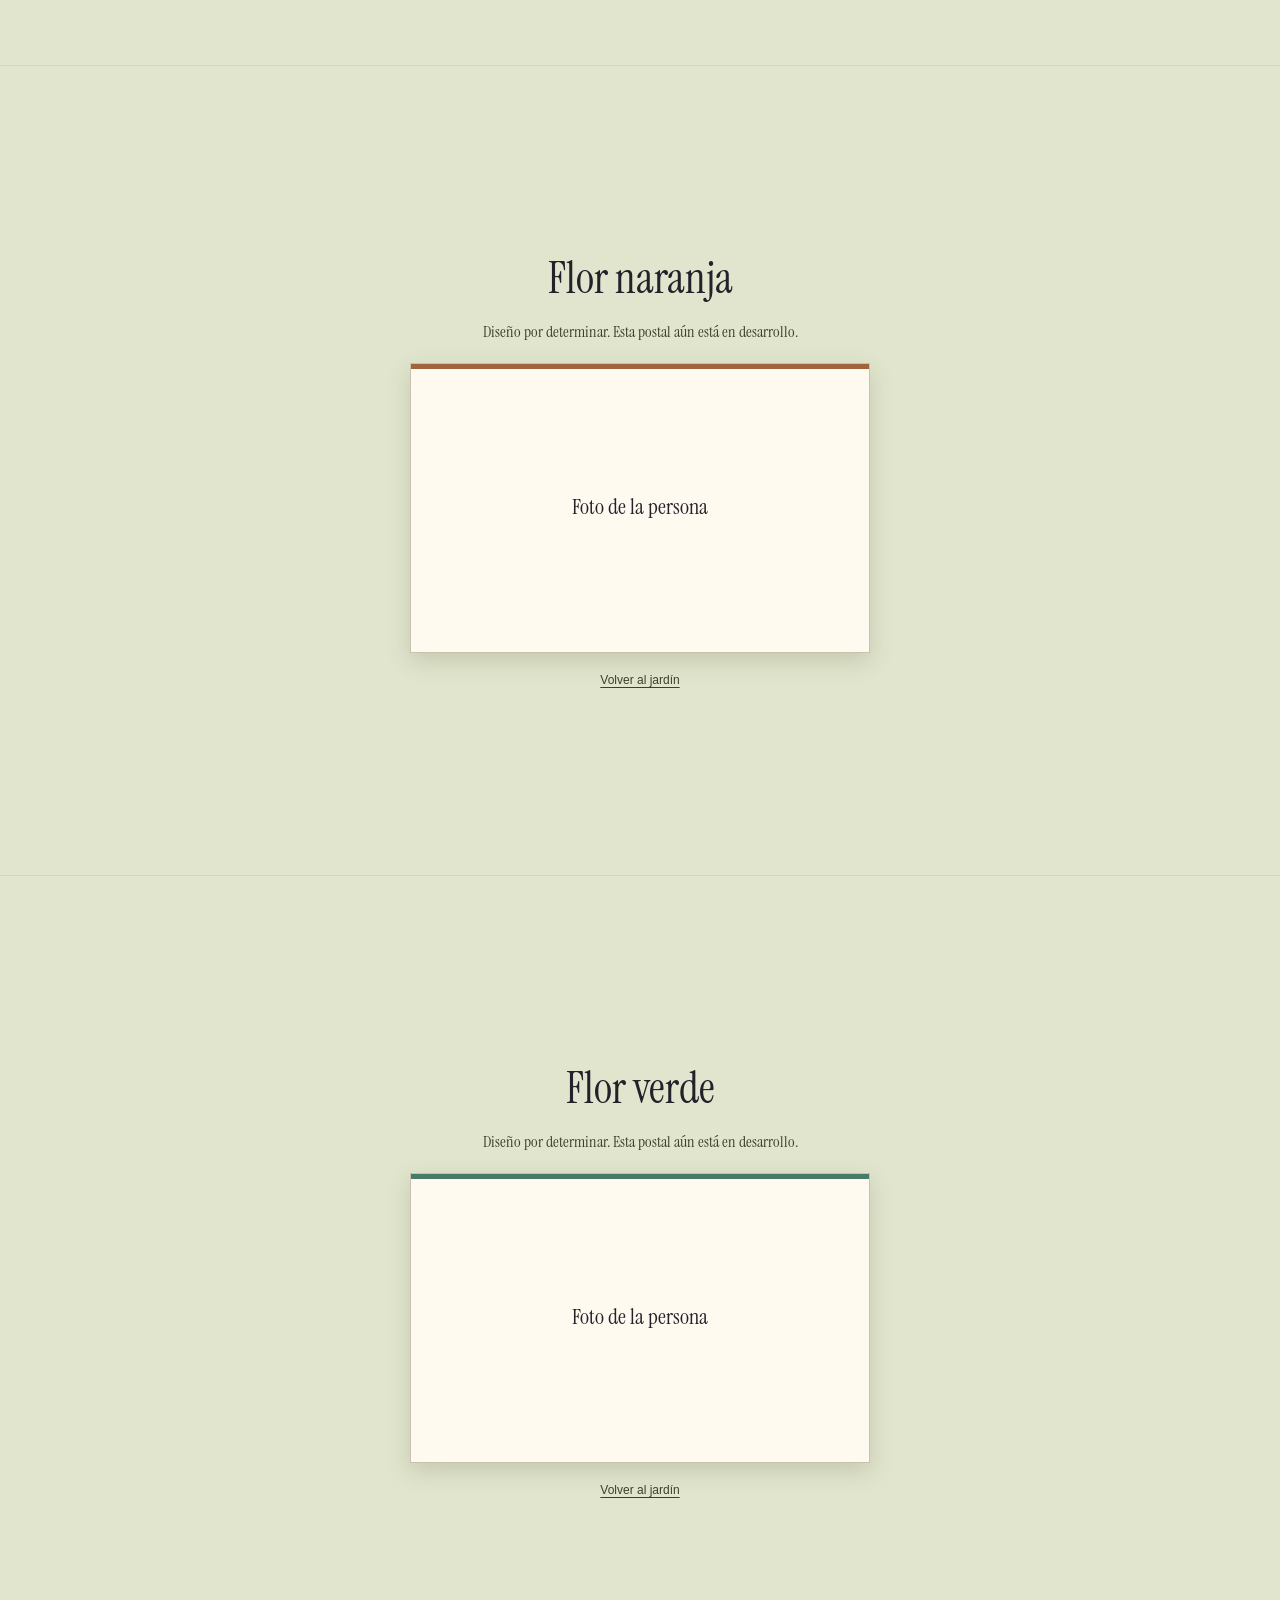
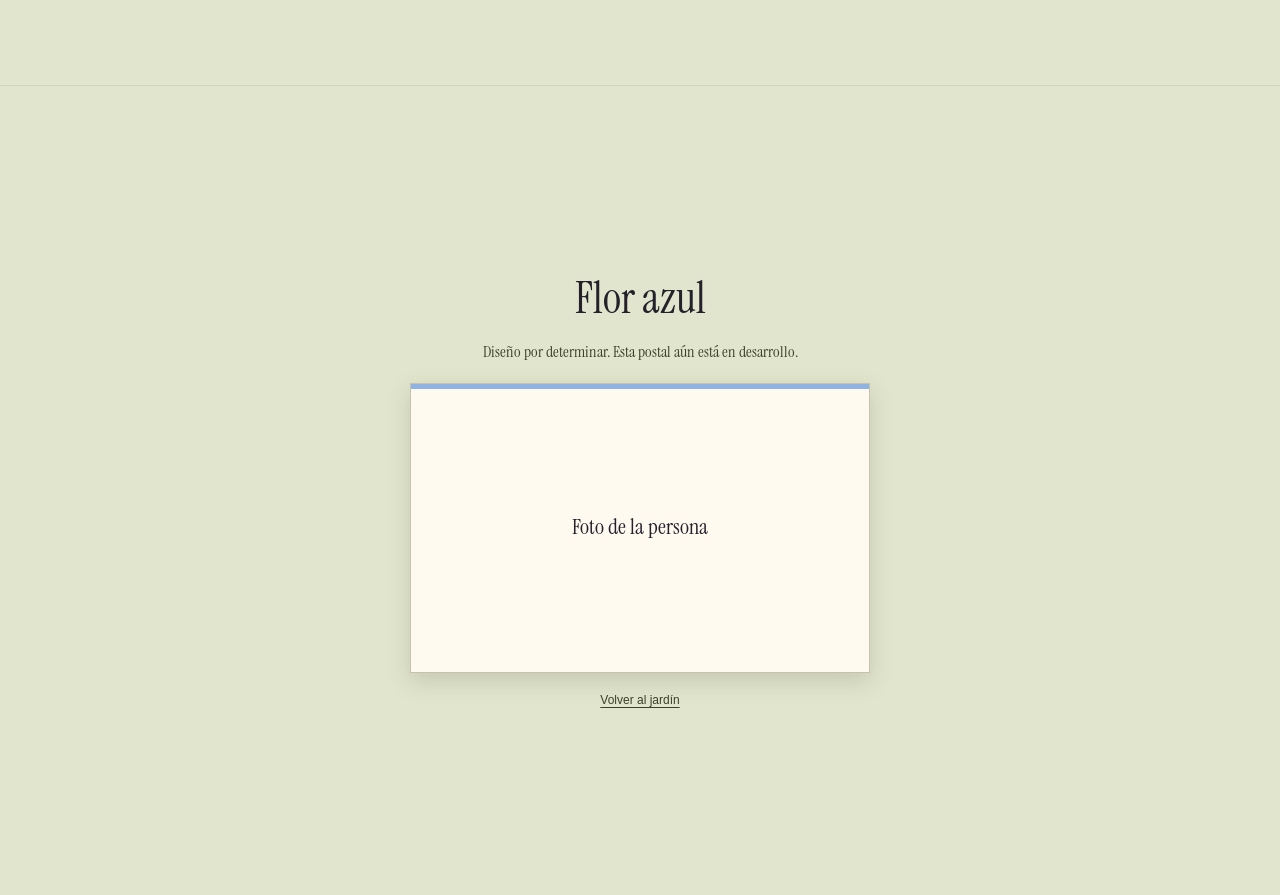
==== commit adf18082: "Separar el enlace de Historias de las fotos" ====
--- a/index.html
+++ b/index.html
@@ -59,8 +59,8 @@
   </section>
   <main id="historias">
     <section class="historias" aria-labelledby="titulo-historias">
+      <a class="klein-volver historias-volver" href="#flores-jardin">Volver al jardín</a>
       <div class="historias-composicion">
-        <a class="klein-volver historias-volver" href="#flores-jardin">Volver al jardín</a>
         <h2 id="titulo-historias">“HISTORIAS”</h2>
         <article class="historia-persona" style="--x: 3.08%; --y: 8.41%; --w: 28.05%; --h: 40.80%; --proporcion: 428 / 417">
           <h3 class="historia-vinculo" style="--x: 64.25%; --y: 14.39%; --w: 32.71%; --h: 5.76%">“Mi pareja”</h3>
--- a/style.css
+++ b/style.css
@@ -223,6 +223,7 @@
 }
 
 .dedicatoria-volver {
+  font-size: 12px;
   color: #3d4128;
   text-underline-offset: 3px;
 }
@@ -250,9 +251,12 @@
   aspect-ratio: 1526 / 1022;
 }
 
-.historias-volver {
-  top: clamp(10px, 2vw, 26px);
-  z-index: 3;
+.klein-volver.historias-volver {
+  position: static;
+  display: block;
+  width: fit-content;
+  padding: 8px 0 14px;
+  margin-inline-start: clamp(24px, 4vw, 54px);
 }
 
 .historias-composicion h2 {
@@ -379,7 +383,7 @@
   .historias-composicion {
     display: grid;
     gap: 26px;
-    padding: 60px 17px 26px;
+    padding: 26px 17px;
     aspect-ratio: auto;
   }
 
@@ -435,7 +439,7 @@
   left: clamp(24px, 4vw, 54px);
   color: inherit;
   text-underline-offset: 4px;
-  font-size: 17px;
+  font-size: 12px;
 }
 
 .klein-marca {
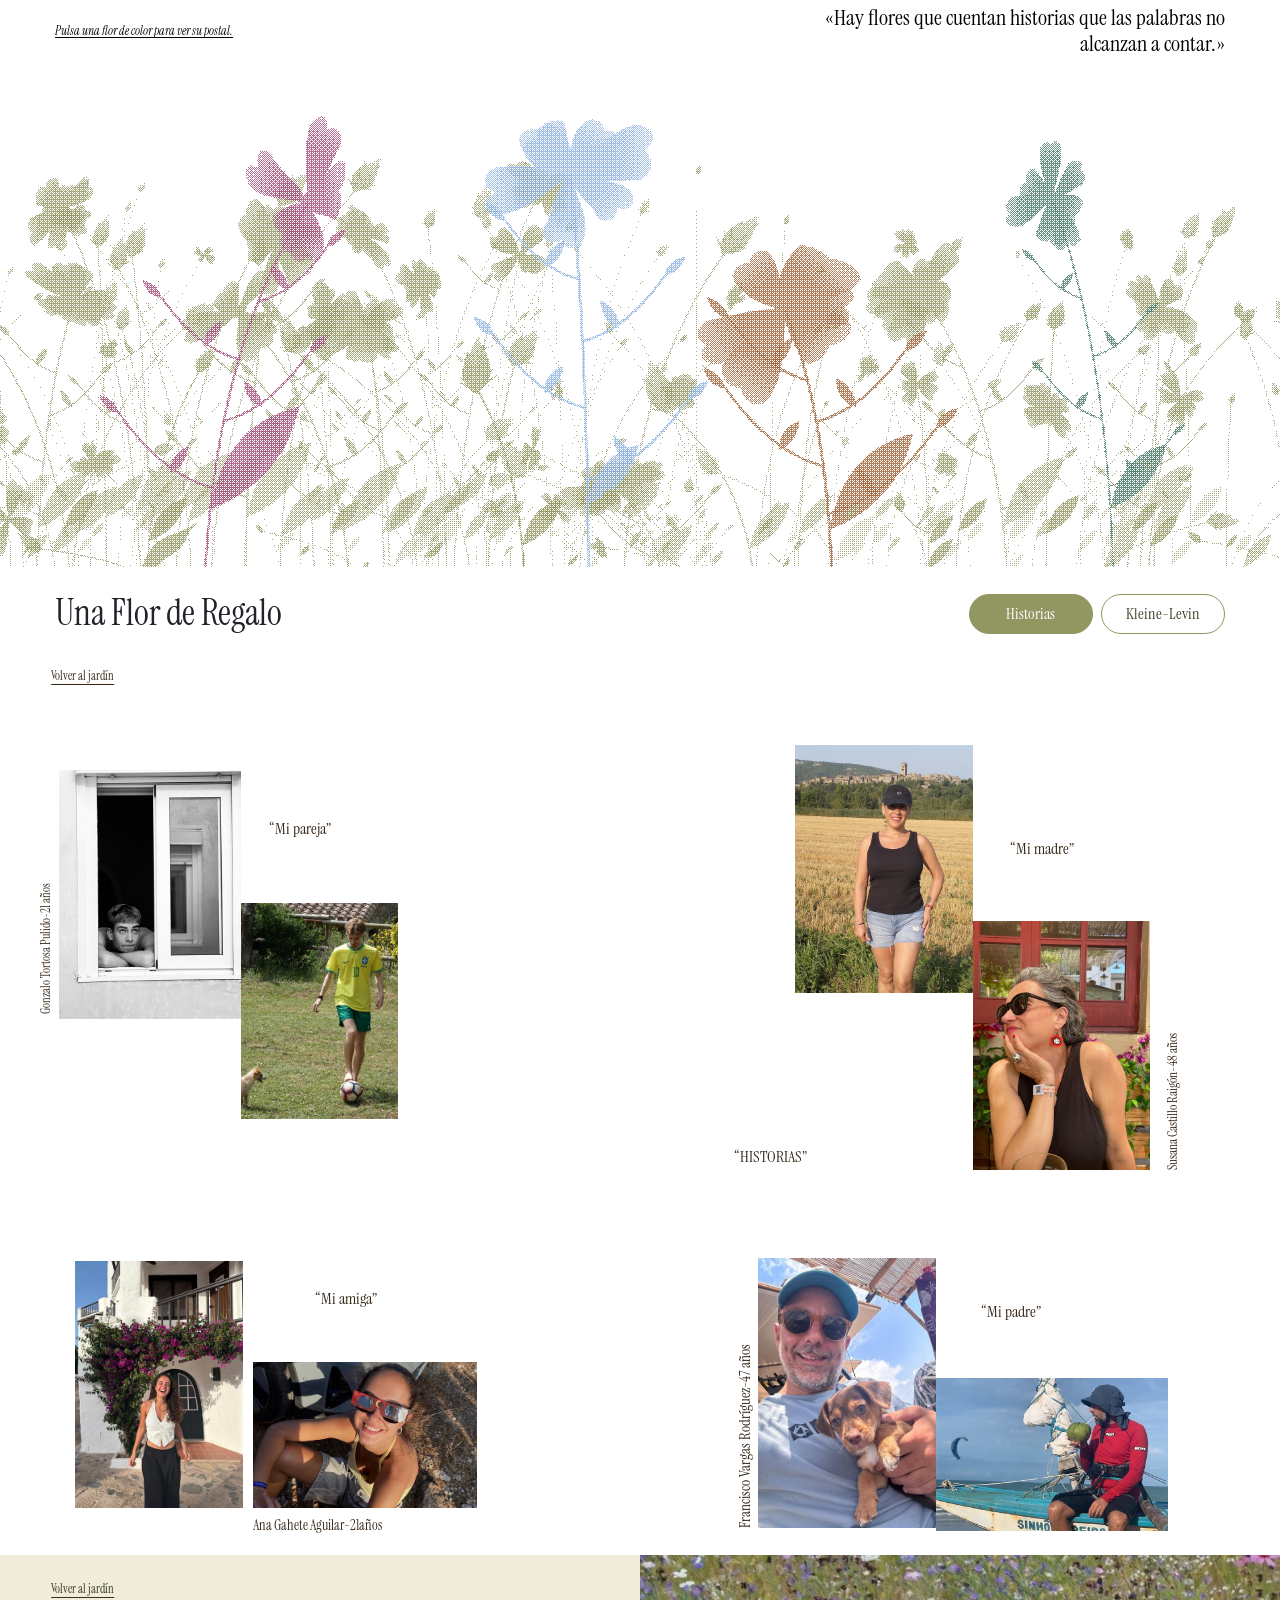
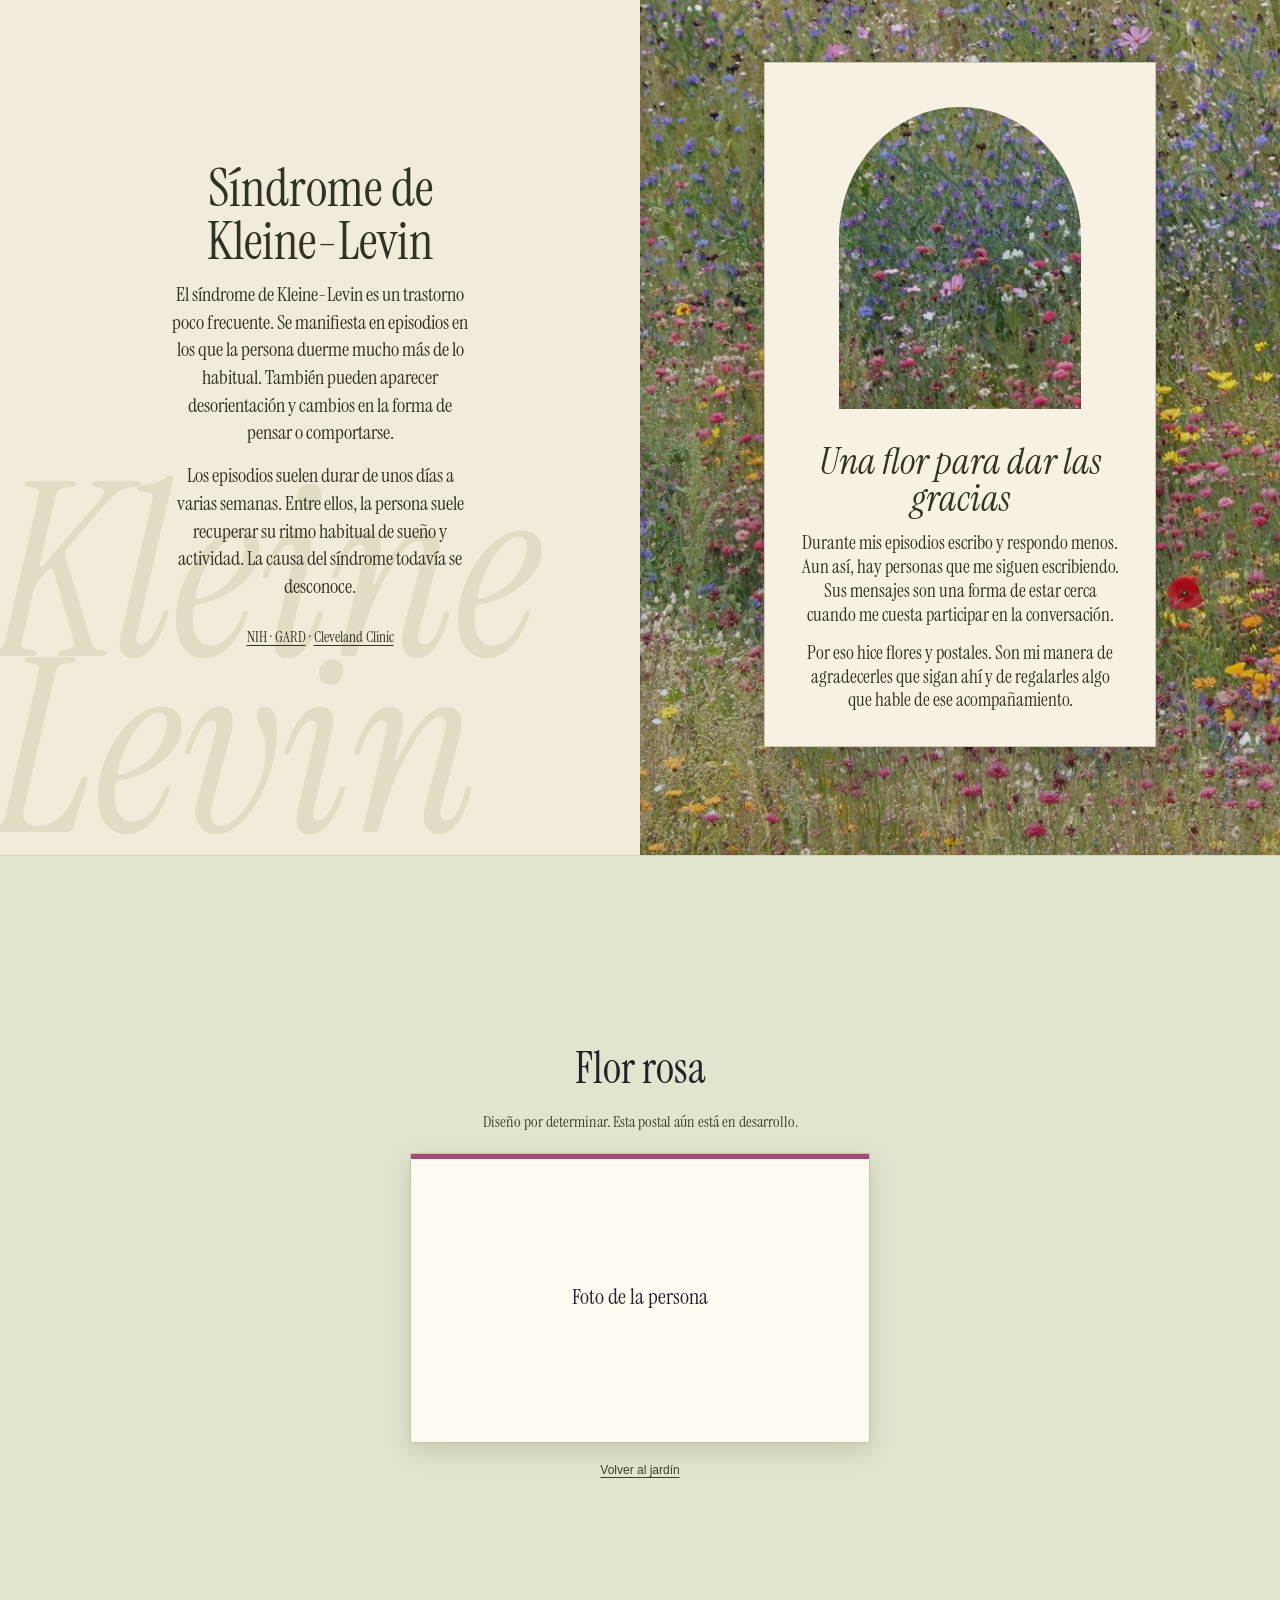
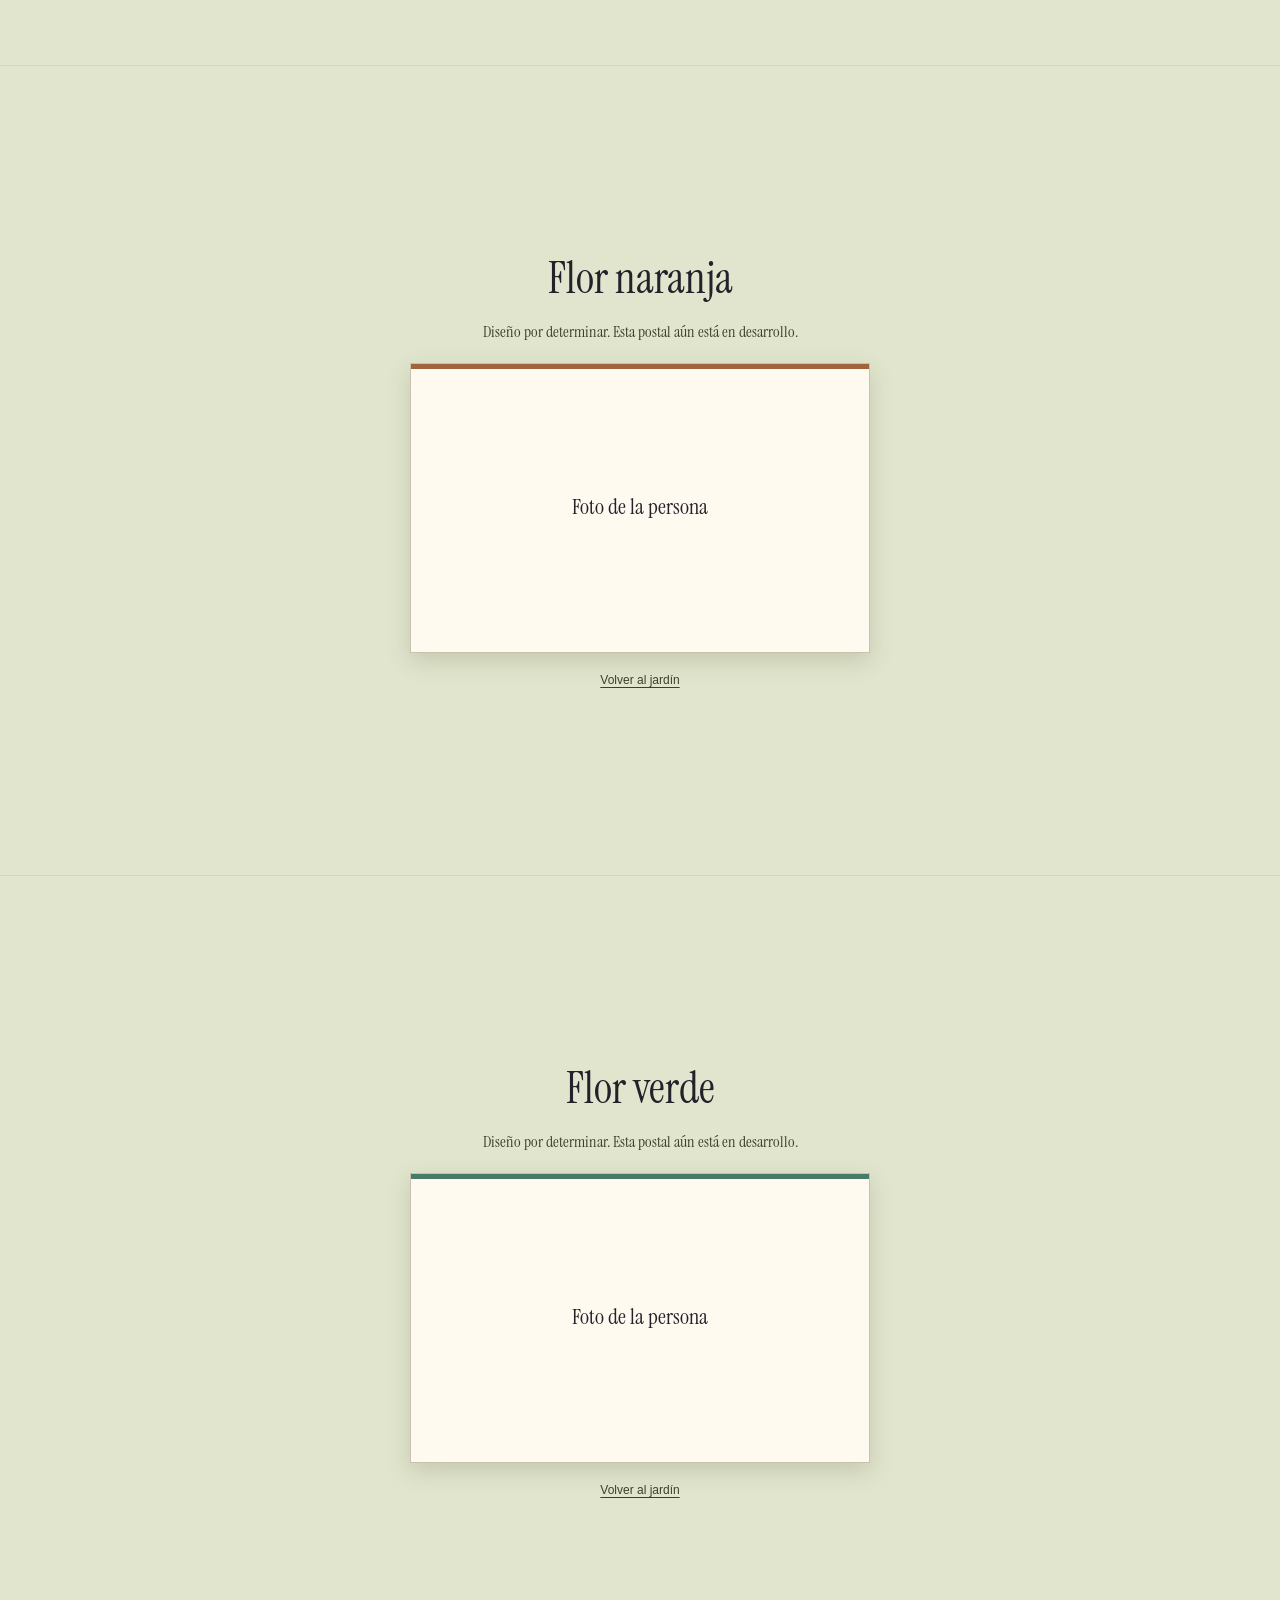
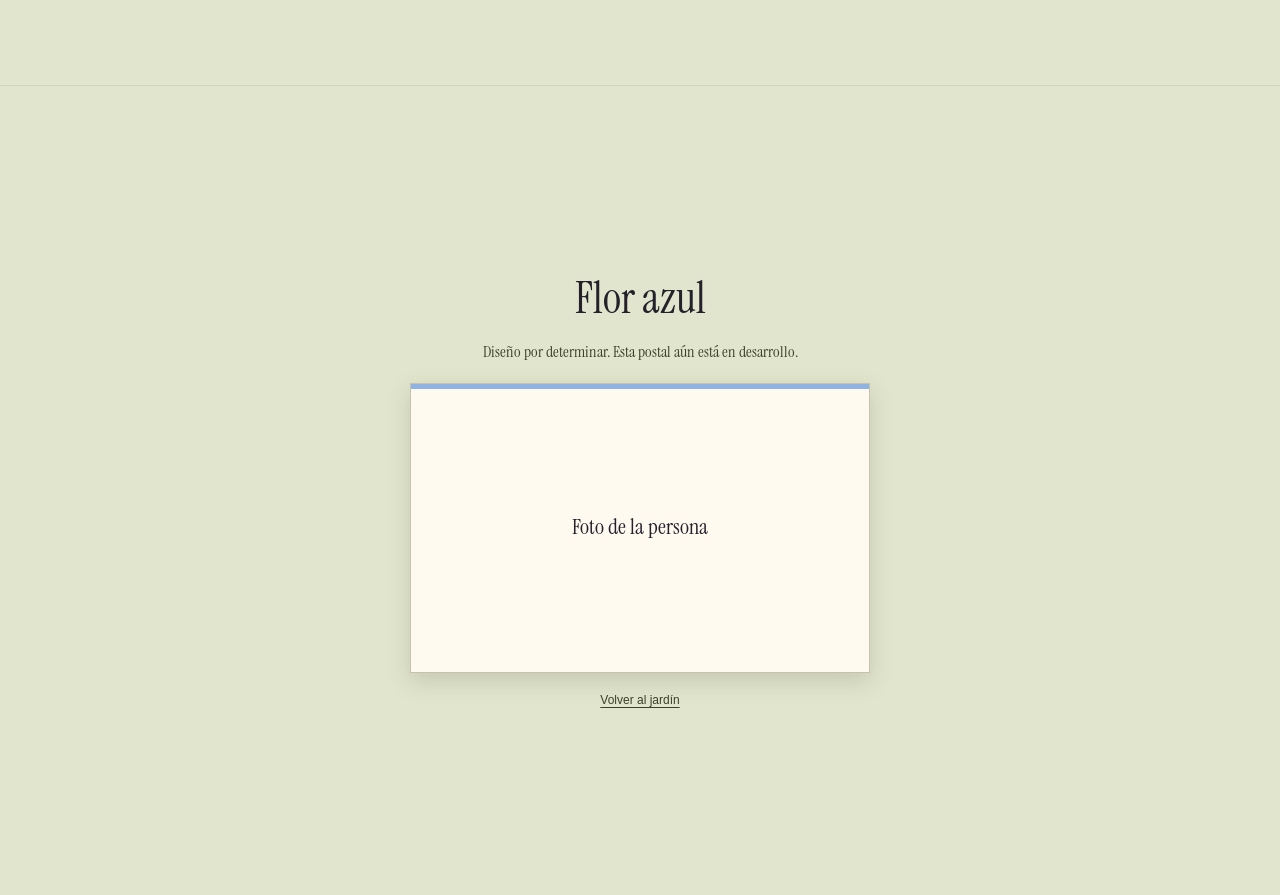
==== commit 54e63817: "Colocar Kleine-Levin después de Historias en la V1" ====
--- a/index.html
+++ b/index.html
@@ -29,34 +29,6 @@
       <a class="portada-enlace" href="#kleine-levin">Kleine-Levin</a>
     </nav>
   </header>
-  <section id="kleine-levin" class="klein-pliego" aria-label="Síndrome de Kleine-Levin" style="--klein-jardin: url('fotos/prado-kleine-levin.jpg')">
-    <section class="klein-explicacion" aria-labelledby="klein-titulo">
-      <div class="klein-marca" aria-hidden="true">Kleine<br>Levin</div>
-      <a class="klein-volver" href="#flores-jardin">Volver al jardín</a>
-      <div class="klein-texto">
-        <h2 id="klein-titulo">Síndrome de Kleine-Levin</h2>
-        <p>El síndrome de Kleine-Levin es un trastorno poco frecuente. Se manifiesta en episodios en los que la persona duerme mucho más de lo habitual. También pueden aparecer desorientación y cambios en la forma de pensar o comportarse.</p>
-        <p>Los episodios suelen durar de unos días a varias semanas. Entre ellos, la persona suele recuperar su ritmo habitual de sueño y actividad. La causa del síndrome todavía se desconoce.</p>
-        <div class="klein-fuentes">
-          <a href="https://rarediseases.info.nih.gov/diseases/3117/kleine-levin-syndrome/">NIH · GARD</a>
-          <span aria-hidden="true"> · </span>
-          <a href="https://my.clevelandclinic.org/health/diseases/23484-kleine-levin-syndrome">Cleveland Clinic</a>
-        </div>
-      </div>
-    </section>
-    <section class="klein-relato" aria-labelledby="klein-personal">
-      <div class="klein-postal">
-        <div class="klein-marco" role="img" aria-label="Prado de flores visto a través de una ventana en arco">
-          <div class="klein-ventana"></div>
-        </div>
-        <div class="klein-gracias">
-          <h2 id="klein-personal">Una flor para dar las gracias</h2>
-          <p>Durante mis episodios escribo y respondo menos. Aun así, hay personas que me siguen escribiendo. Sus mensajes son una forma de estar cerca cuando me cuesta participar en la conversación.</p>
-          <p>Por eso hice flores y postales. Son mi manera de agradecerles que sigan ahí y de regalarles algo que hable de ese acompañamiento.</p>
-        </div>
-      </div>
-    </section>
-  </section>
   <main id="historias">
     <section class="historias" aria-labelledby="titulo-historias">
       <a class="klein-volver historias-volver" href="#flores-jardin">Volver al jardín</a>
@@ -144,6 +116,34 @@
         </article>
       </div>
     </section>
+    <section id="kleine-levin" class="klein-pliego" aria-label="Síndrome de Kleine-Levin" style="--klein-jardin: url('fotos/prado-kleine-levin.jpg')">
+      <section class="klein-explicacion" aria-labelledby="klein-titulo">
+        <div class="klein-marca" aria-hidden="true">Kleine<br>Levin</div>
+        <a class="klein-volver" href="#flores-jardin">Volver al jardín</a>
+        <div class="klein-texto">
+          <h2 id="klein-titulo">Síndrome de Kleine-Levin</h2>
+          <p>El síndrome de Kleine-Levin es un trastorno poco frecuente. Se manifiesta en episodios en los que la persona duerme mucho más de lo habitual. También pueden aparecer desorientación y cambios en la forma de pensar o comportarse.</p>
+          <p>Los episodios suelen durar de unos días a varias semanas. Entre ellos, la persona suele recuperar su ritmo habitual de sueño y actividad. La causa del síndrome todavía se desconoce.</p>
+          <div class="klein-fuentes">
+            <a href="https://rarediseases.info.nih.gov/diseases/3117/kleine-levin-syndrome/">NIH · GARD</a>
+            <span aria-hidden="true"> · </span>
+            <a href="https://my.clevelandclinic.org/health/diseases/23484-kleine-levin-syndrome">Cleveland Clinic</a>
+          </div>
+        </div>
+      </section>
+      <section class="klein-relato" aria-labelledby="klein-personal">
+        <div class="klein-postal">
+          <div class="klein-marco" role="img" aria-label="Prado de flores visto a través de una ventana en arco">
+            <div class="klein-ventana"></div>
+          </div>
+          <div class="klein-gracias">
+            <h2 id="klein-personal">Una flor para dar las gracias</h2>
+            <p>Durante mis episodios escribo y respondo menos. Aun así, hay personas que me siguen escribiendo. Sus mensajes son una forma de estar cerca cuando me cuesta participar en la conversación.</p>
+            <p>Por eso hice flores y postales. Son mi manera de agradecerles que sigan ahí y de regalarles algo que hable de ese acompañamiento.</p>
+          </div>
+        </div>
+      </section>
+    </section>
     <section class="dedicatoria" id="postal-rosa" aria-labelledby="titulo-rosa" style="--flor-color: #a44c79">
       <h2 id="titulo-rosa">Flor rosa</h2>
       <p class="dedicatoria-estado">Diseño por determinar. Esta postal aún está en desarrollo.</p>
